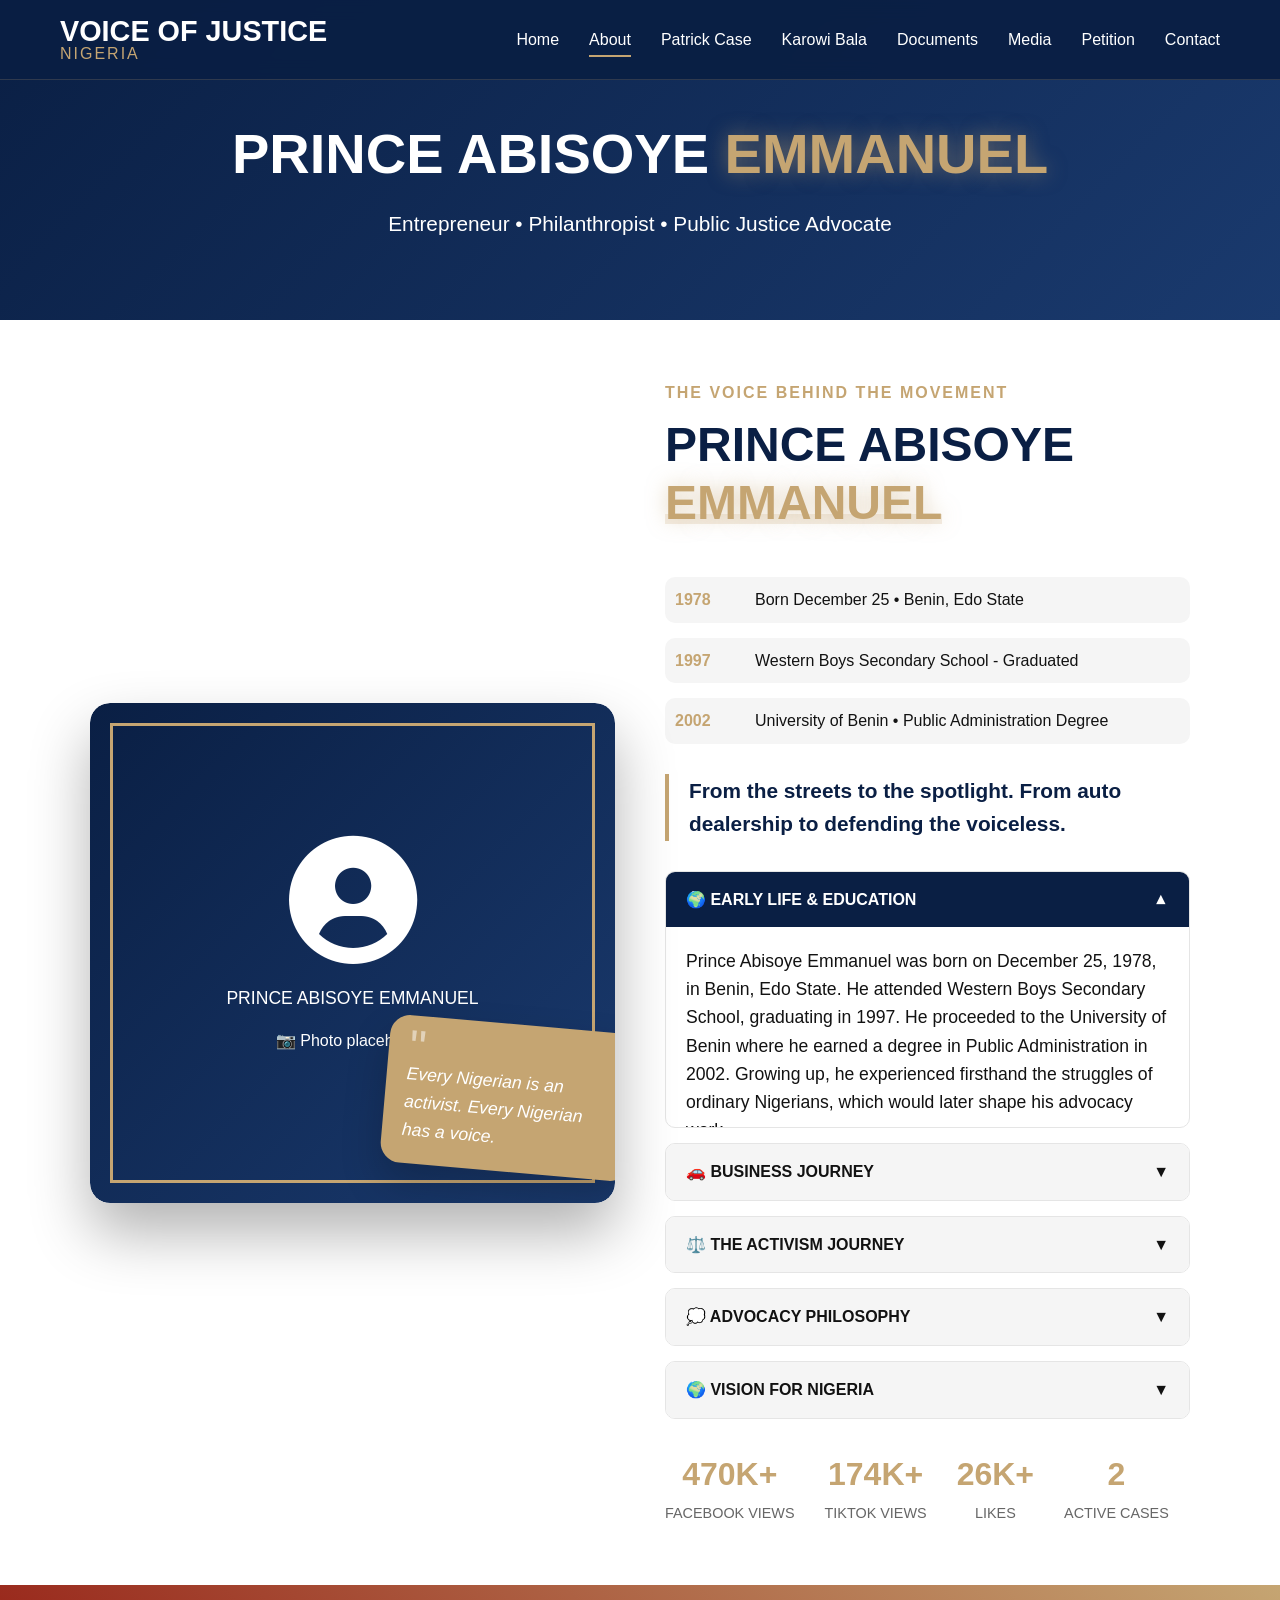
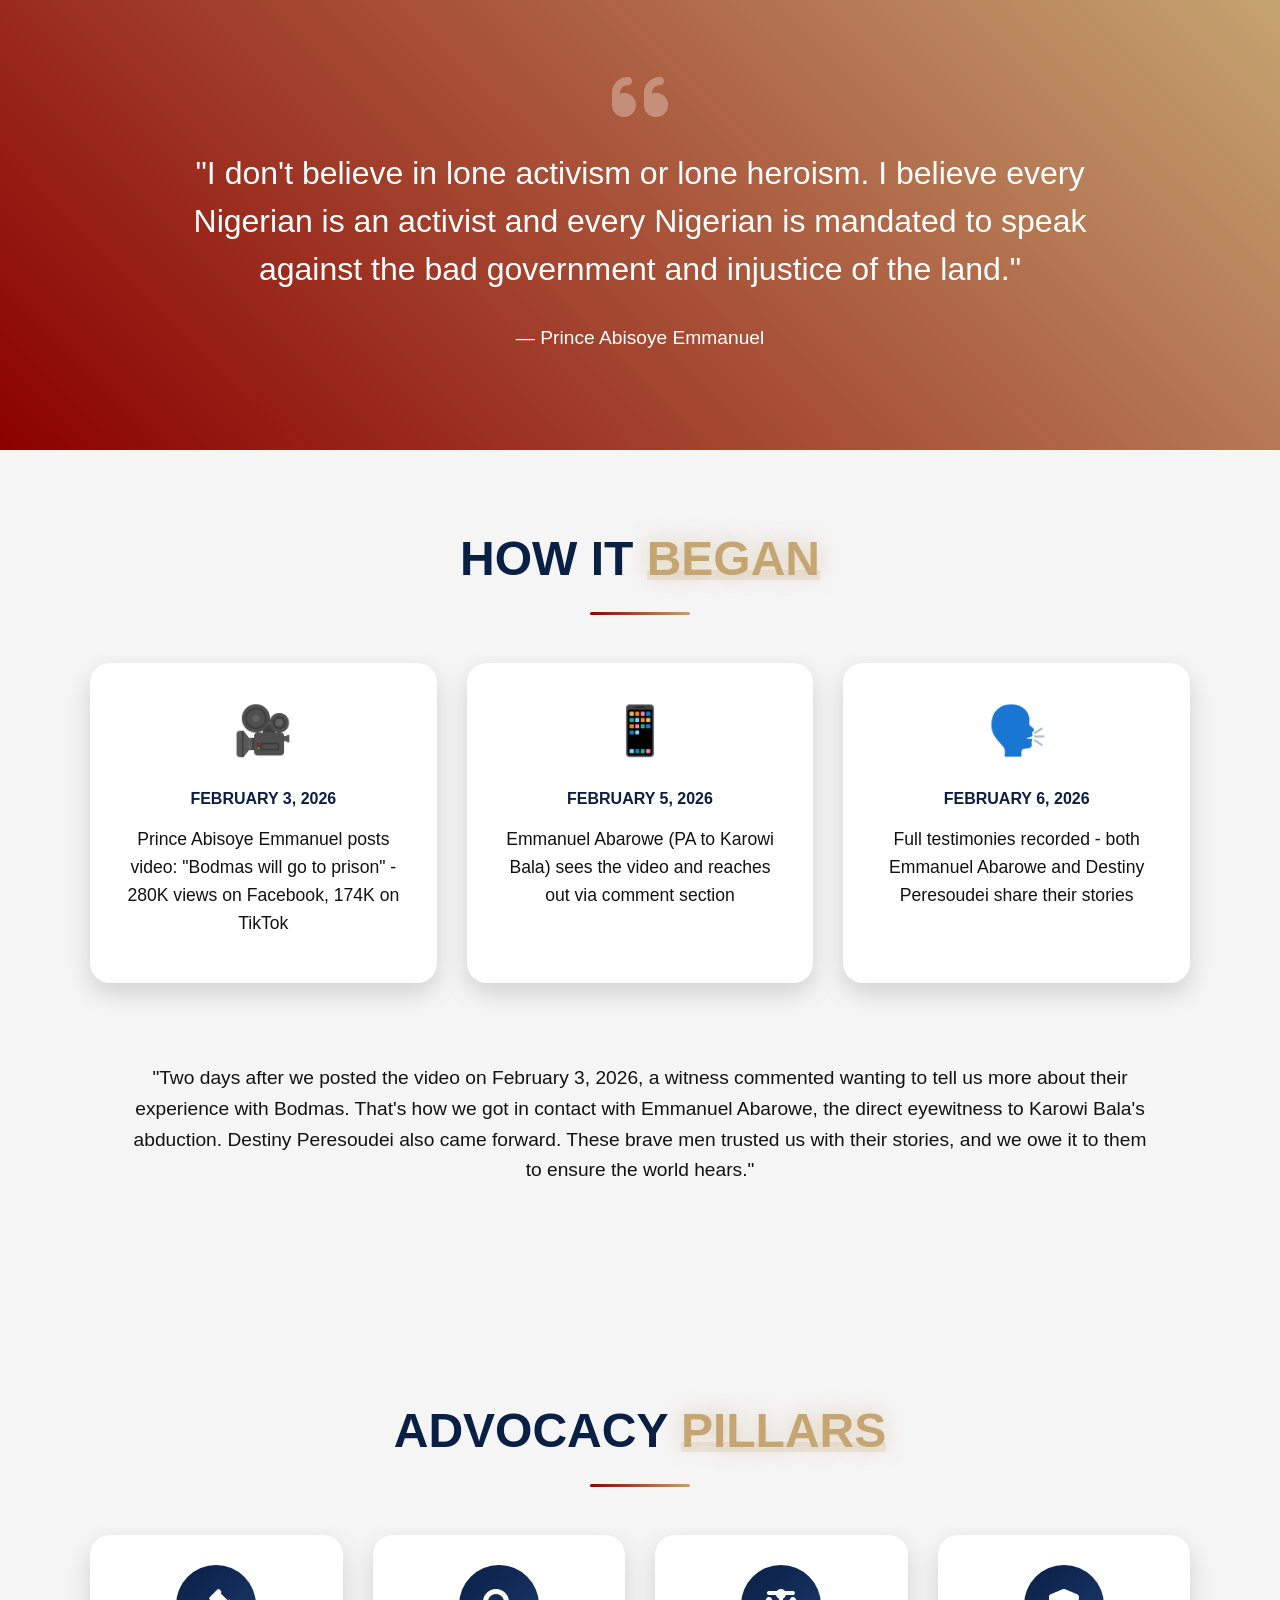
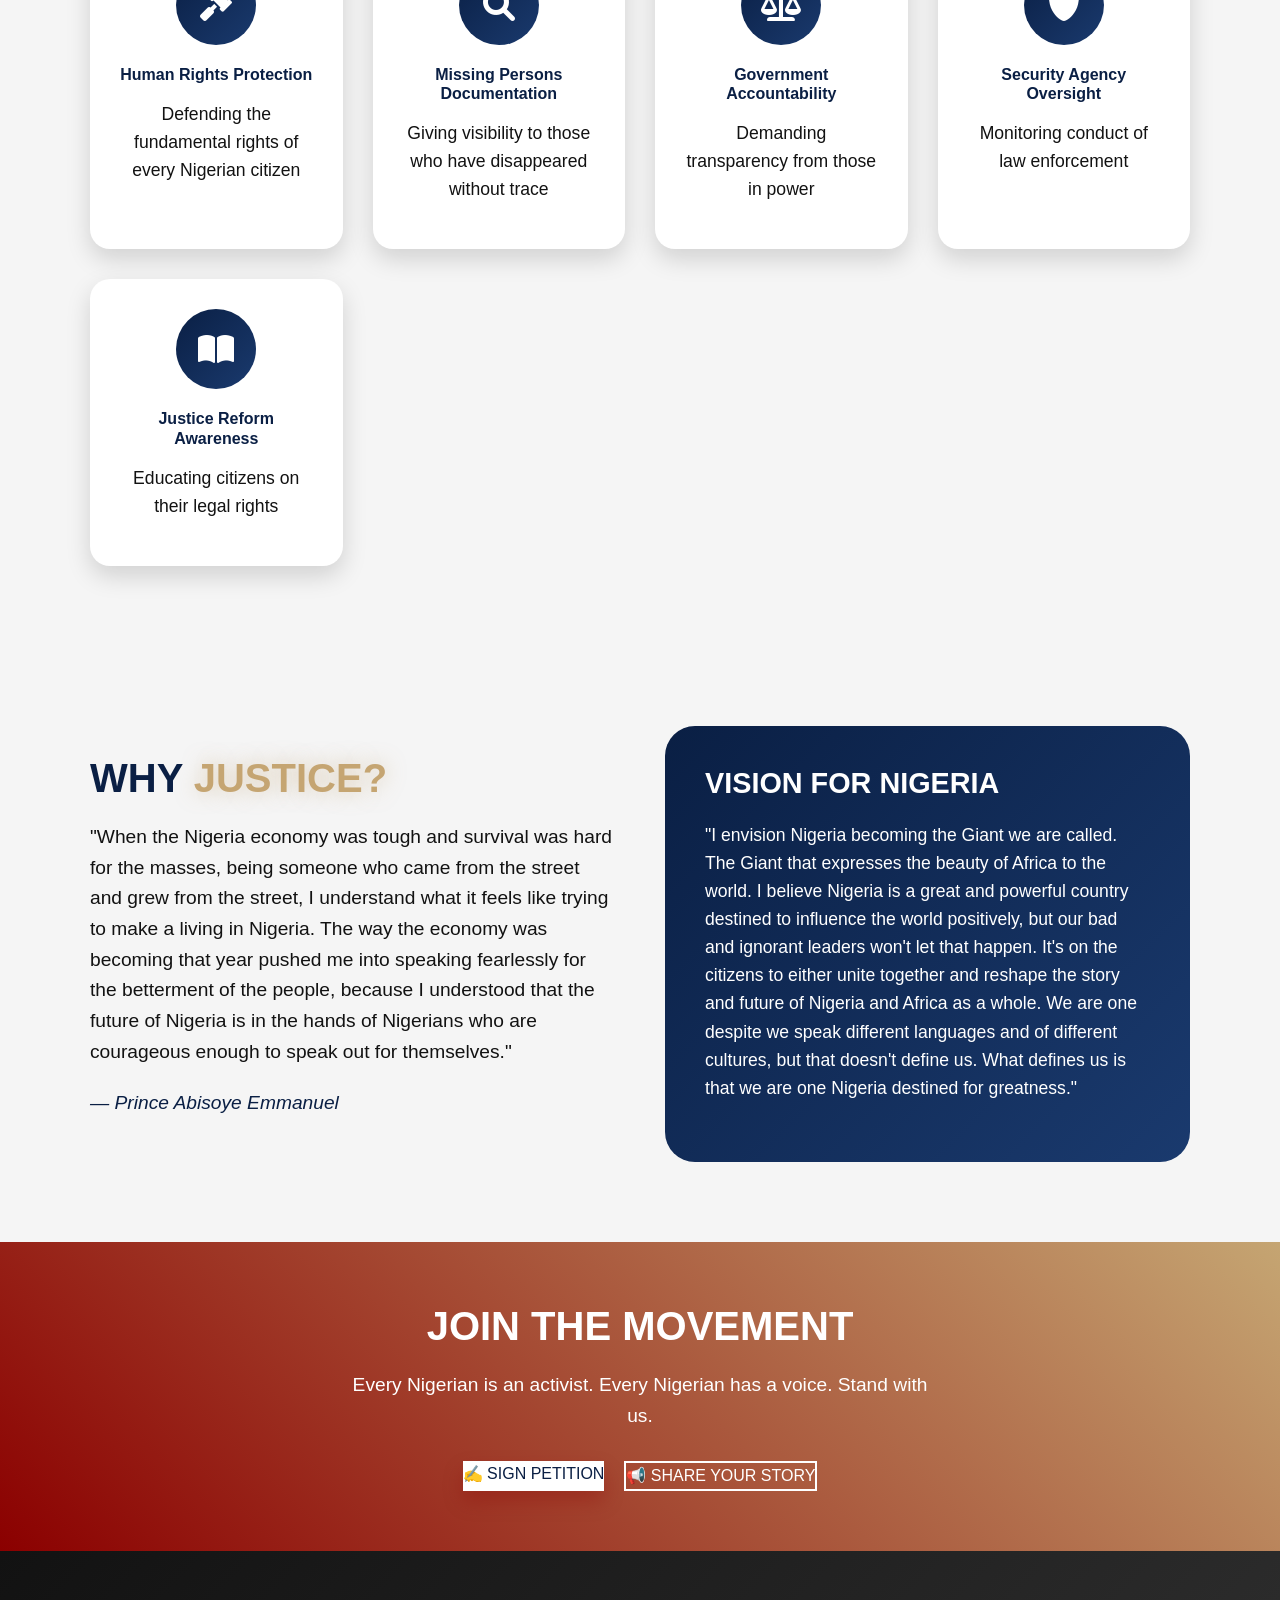
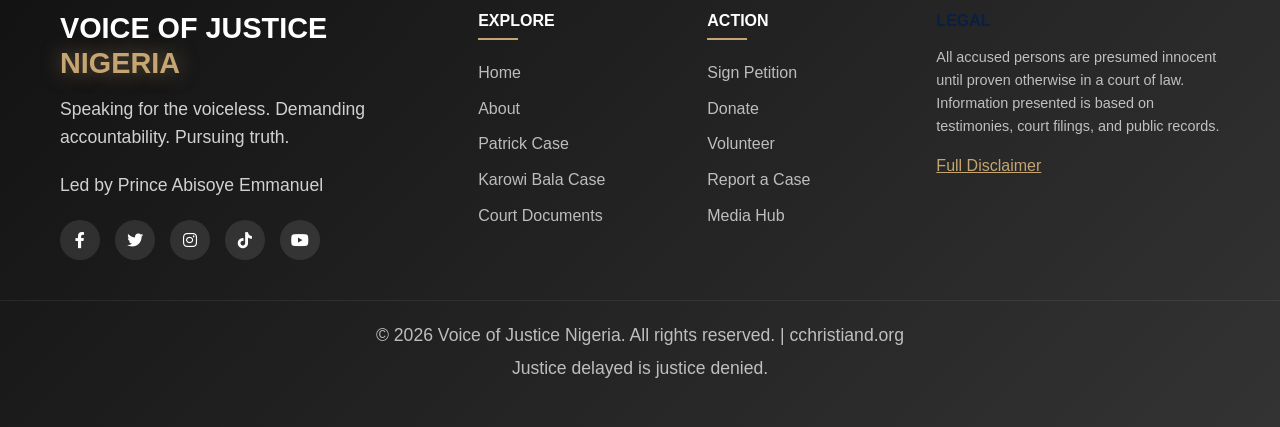
==== about.html @ 1fd87454 "Add about.html for Prince Abisoye Emmanuel" ====
<!DOCTYPE html>
<html lang="en">
<head>
    <meta charset="UTF-8">
    <meta name="viewport" content="width=device-width, initial-scale=1.0">
    <title>About Prince Abisoye Emmanuel - Voice of Justice Nigeria</title>
    
    <!-- CSS Files -->
    <link rel="stylesheet" href="assets/css/style.css">
    <link rel="stylesheet" href="assets/css/animations.css">
    <link rel="stylesheet" href="assets/css/responsive.css">
    
    <!-- Font Awesome -->
    <link rel="stylesheet" href="https://cdnjs.cloudflare.com/ajax/libs/font-awesome/6.0.0/css/all.min.css">
</head>
<body>

<!-- ===== HEADER ===== -->
<header>
    <div class="header-container">
        <div class="logo">
            <div class="logo-text">VOICE OF JUSTICE<br><span>NIGERIA</span></div>
        </div>
        
        <div class="menu-toggle"><i class="fas fa-bars"></i></div>
        
        <nav class="nav-menu">
            <a href="index.html">Home</a>
            <a href="about.html" class="active">About</a>
            <a href="patrick-case.html">Patrick Case</a>
            <a href="karowi-case.html">Karowi Bala</a>
            <a href="court-documents.html">Documents</a>
            <a href="media-hub.html">Media</a>
            <a href="petition.html">Petition</a>
            <a href="contact.html">Contact</a>
        </nav>
    </div>
</header>

<!-- ===== PAGE HEADER ===== -->
<section style="background: var(--gradient-primary); padding: 120px 0 60px; color: white; text-align: center;">
    <div class="container">
        <h1 style="color: white; font-size: 3.5rem;">PRINCE ABISOYE <span class="gold-text">EMMANUEL</span></h1>
        <p style="font-size: 1.3rem; max-width: 700px; margin: 20px auto;">Entrepreneur • Philanthropist • Public Justice Advocate</p>
    </div>
</section>

<!-- ===== ABOUT SECTION ===== -->
<section class="about-advocate" style="padding: 60px 0;">
    <div class="container">
        <div class="split-layout">
            <!-- LEFT SIDE - IMAGE -->
            <div class="image-side">
                <div class="image-container parallax">
                    <div style="width: 100%; height: 500px; background: linear-gradient(135deg, #0A1F44, #1A3A6E); display: flex; align-items: center; justify-content: center; color: white; font-size: 1.5rem; border-radius: 20px;">
                        <div style="text-align: center;">
                            <i class="fas fa-user-circle" style="font-size: 8rem; margin-bottom: 20px;"></i>
                            <p>PRINCE ABISOYE EMMANUEL</p>
                            <p style="font-size: 1rem;">📷 Photo placeholder</p>
                        </div>
                    </div>
                    <div class="image-frame"></div>
                    <div class="floating-quote">
                        <div class="quote-icon">"</div>
                        <p>Every Nigerian is an activist. Every Nigerian has a voice.</p>
                    </div>
                </div>
            </div>
            
            <!-- RIGHT SIDE - BIO CONTENT -->
            <div class="content-side">
                <div class="section-tag">THE VOICE BEHIND THE MOVEMENT</div>
                <h2>PRINCE ABISOYE <span class="gold-text">EMMANUEL</span></h2>
                
                <!-- BIO TIMELINE -->
                <div class="bio-timeline">
                    <div class="timeline-item">
                        <span class="year">1978</span>
                        <span class="desc">Born December 25 • Benin, Edo State</span>
                    </div>
                    <div class="timeline-item">
                        <span class="year">1997</span>
                        <span class="desc">Western Boys Secondary School - Graduated</span>
                    </div>
                    <div class="timeline-item">
                        <span class="year">2002</span>
                        <span class="desc">University of Benin • Public Administration Degree</span>
                    </div>
                </div>
                
                <p class="lead">From the streets to the spotlight. From auto dealership to defending the voiceless.</p>
                
                <!-- ACCORDION FOR BIOGRAPHY SECTIONS -->
                <div class="accordion">
                    <!-- EARLY LIFE -->
                    <div class="accordion-item active">
                        <div class="accordion-header">🌍 EARLY LIFE & EDUCATION</div>
                        <div class="accordion-content" style="max-height: 200px;">
                            <p>Prince Abisoye Emmanuel was born on December 25, 1978, in Benin, Edo State. He attended Western Boys Secondary School, graduating in 1997. He proceeded to the University of Benin where he earned a degree in Public Administration in 2002. Growing up, he experienced firsthand the struggles of ordinary Nigerians, which would later shape his advocacy work.</p>
                        </div>
                    </div>
                    
                    <!-- BUSINESS JOURNEY -->
                    <div class="accordion-item">
                        <div class="accordion-header">🚗 BUSINESS JOURNEY</div>
                        <div class="accordion-content">
                            <p>Starting from humble beginnings, Prince Abisoye Emmanuel built his life through the auto trade industry. He went on to establish multiple auto dealership companies, expanding into importation and exportation. Despite his business success, he never forgot his roots and has consistently used his resources to support community members through philanthropy.</p>
                        </div>
                    </div>
                    
                    <!-- ACTIVISM BORN -->
                    <div class="accordion-item">
                        <div class="accordion-header">⚖️ THE ACTIVISM JOURNEY</div>
                        <div class="accordion-content">
                            <p>Even before public recognition, Prince Abisoye Emmanuel was known for confronting unfair treatment within his environment. Using whatever influence he had, he intervened in disputes, helping victims seek justice. His activism became public in 2024 during Nigeria's intense economic hardship. Seeing the suffering of everyday Nigerians, he began speaking fearlessly against injustice, corruption, and systemic oppression.</p>
                            <p style="margin-top: 10px;">The turning point came when his advocacy videos went viral - one reaching 470,000 views on Facebook and 174,000 on TikTok. This platform gave voice to victims like Emmanuel Abarowe (PA to Karowi Bala) and Destiny Peresoudei (brother of Patrick), who came forward with their testimonies after seeing his work.</p>
                        </div>
                    </div>
                    
                    <!-- PHILOSOPHY -->
                    <div class="accordion-item">
                        <div class="accordion-header">💭 ADVOCACY PHILOSOPHY</div>
                        <div class="accordion-content">
                            <p>Prince Abisoye Emmanuel does not believe in lone heroism. His philosophy is simple but powerful:</p>
                            <p style="font-style: italic; font-weight: 600; color: var(--primary); margin: 10px 0;">"Every Nigerian is an activist. Every Nigerian has a voice."</p>
                            <p>His mission is to awaken civic courage among citizens and remind them that change is possible when people unite.</p>
                        </div>
                    </div>
                    
                    <!-- VISION FOR NIGERIA -->
                    <div class="accordion-item">
                        <div class="accordion-header">🌍 VISION FOR NIGERIA</div>
                        <div class="accordion-content">
                            <p>He envisions Nigeria becoming the true Giant of Africa - not just in name, but in justice, unity, and global influence. He believes Nigerians must unite beyond tribe and language to reshape the nation's future and restore its dignity before the world.</p>
                            <p style="margin-top: 10px;">"Nigeria is a great and powerful country destined to influence the world positively, but our bad and ignorant leaders won't let that happen. It's on the citizens to either unite together and reshape the story and future of Nigeria and Africa as a whole."</p>
                        </div>
                    </div>
                </div>
                
                <!-- SOCIAL PROOF STATS -->
                <div class="social-proof">
                    <div class="proof-item">
                        <span class="proof-number">470K+</span>
                        <span class="proof-label">FACEBOOK VIEWS</span>
                    </div>
                    <div class="proof-item">
                        <span class="proof-number">174K+</span>
                        <span class="proof-label">TIKTOK VIEWS</span>
                    </div>
                    <div class="proof-item">
                        <span class="proof-number">26K+</span>
                        <span class="proof-label">LIKES</span>
                    </div>
                    <div class="proof-item">
                        <span class="proof-number">2</span>
                        <span class="proof-label">ACTIVE CASES</span>
                    </div>
                </div>
            </div>
        </div>
    </div>
</section>

<!-- ===== HIS STATEMENT SECTION ===== -->
<section style="background: var(--gradient-secondary); padding: 80px 0; color: white;">
    <div class="container" style="text-align: center;">
        <i class="fas fa-quote-left" style="font-size: 4rem; opacity: 0.3; margin-bottom: 20px;"></i>
        <p style="font-size: 2rem; font-weight: 300; max-width: 900px; margin: 0 auto; line-height: 1.5;">"I don't believe in lone activism or lone heroism. I believe every Nigerian is an activist and every Nigerian is mandated to speak against the bad government and injustice of the land."</p>
        <p style="margin-top: 30px; font-size: 1.2rem;">— Prince Abisoye Emmanuel</p>
    </div>
</section>

<!-- ===== THE CONNECTION TO THE CASES ===== -->
<section style="padding: 80px 0;">
    <div class="container">
        <div class="section-header">
            <h2>HOW IT <span class="gold-text">BEGAN</span></h2>
            <div class="header-line"></div>
        </div>
        
        <div style="display: grid; grid-template-columns: repeat(3, 1fr); gap: 30px; margin-top: 40px;">
            <div style="background: white; padding: 30px; border-radius: 20px; box-shadow: var(--shadow-md); text-align: center;">
                <div style="font-size: 3rem; margin-bottom: 20px;">🎥</div>
                <h4>FEBRUARY 3, 2026</h4>
                <p>Prince Abisoye Emmanuel posts video: "Bodmas will go to prison" - 280K views on Facebook, 174K on TikTok</p>
            </div>
            
            <div style="background: white; padding: 30px; border-radius: 20px; box-shadow: var(--shadow-md); text-align: center;">
                <div style="font-size: 3rem; margin-bottom: 20px;">📱</div>
                <h4>FEBRUARY 5, 2026</h4>
                <p>Emmanuel Abarowe (PA to Karowi Bala) sees the video and reaches out via comment section</p>
            </div>
            
            <div style="background: white; padding: 30px; border-radius: 20px; box-shadow: var(--shadow-md); text-align: center;">
                <div style="font-size: 3rem; margin-bottom: 20px;">🗣️</div>
                <h4>FEBRUARY 6, 2026</h4>
                <p>Full testimonies recorded - both Emmanuel Abarowe and Destiny Peresoudei share their stories</p>
            </div>
        </div>
        
        <div style="background: var(--light); padding: 40px; border-radius: 20px; margin-top: 40px;">
            <p style="font-size: 1.2rem; text-align: center;">"Two days after we posted the video on February 3, 2026, a witness commented wanting to tell us more about their experience with Bodmas. That's how we got in contact with Emmanuel Abarowe, the direct eyewitness to Karowi Bala's abduction. Destiny Peresoudei also came forward. These brave men trusted us with their stories, and we owe it to them to ensure the world hears."</p>
        </div>
    </div>
</section>

<!-- ===== WHAT HE STANDS FOR ===== -->
<section style="background: var(--light); padding: 80px 0;">
    <div class="container">
        <div class="section-header">
            <h2>ADVOCACY <span class="gold-text">PILLARS</span></h2>
            <div class="header-line"></div>
        </div>
        
        <div style="display: grid; grid-template-columns: repeat(auto-fit, minmax(250px, 1fr)); gap: 30px; margin-top: 40px;">
            
            <div style="background: white; padding: 30px; border-radius: 20px; box-shadow: var(--shadow-md); text-align: center; transition: all 0.3s;">
                <div style="width: 80px; height: 80px; background: var(--gradient-primary); border-radius: 50%; display: flex; align-items: center; justify-content: center; margin: 0 auto 20px; color: white; font-size: 2rem;">
                    <i class="fas fa-gavel"></i>
                </div>
                <h4>Human Rights Protection</h4>
                <p>Defending the fundamental rights of every Nigerian citizen</p>
            </div>
            
            <div style="background: white; padding: 30px; border-radius: 20px; box-shadow: var(--shadow-md); text-align: center;">
                <div style="width: 80px; height: 80px; background: var(--gradient-primary); border-radius: 50%; display: flex; align-items: center; justify-content: center; margin: 0 auto 20px; color: white; font-size: 2rem;">
                    <i class="fas fa-search"></i>
                </div>
                <h4>Missing Persons Documentation</h4>
                <p>Giving visibility to those who have disappeared without trace</p>
            </div>
            
            <div style="background: white; padding: 30px; border-radius: 20px; box-shadow: var(--shadow-md); text-align: center;">
                <div style="width: 80px; height: 80px; background: var(--gradient-primary); border-radius: 50%; display: flex; align-items: center; justify-content: center; margin: 0 auto 20px; color: white; font-size: 2rem;">
                    <i class="fas fa-balance-scale"></i>
                </div>
                <h4>Government Accountability</h4>
                <p>Demanding transparency from those in power</p>
            </div>
            
            <div style="background: white; padding: 30px; border-radius: 20px; box-shadow: var(--shadow-md); text-align: center;">
                <div style="width: 80px; height: 80px; background: var(--gradient-primary); border-radius: 50%; display: flex; align-items: center; justify-content: center; margin: 0 auto 20px; color: white; font-size: 2rem;">
                    <i class="fas fa-shield-alt"></i>
                </div>
                <h4>Security Agency Oversight</h4>
                <p>Monitoring conduct of law enforcement</p>
            </div>
            
            <div style="background: white; padding: 30px; border-radius: 20px; box-shadow: var(--shadow-md); text-align: center;">
                <div style="width: 80px; height: 80px; background: var(--gradient-primary); border-radius: 50%; display: flex; align-items: center; justify-content: center; margin: 0 auto 20px; color: white; font-size: 2rem;">
                    <i class="fas fa-book-open"></i>
                </div>
                <h4>Justice Reform Awareness</h4>
                <p>Educating citizens on their legal rights</p>
            </div>
        </div>
    </div>
</section>

<!-- ===== WHY HE DOES IT ===== -->
<section style="padding: 80px 0;">
    <div class="container">
        <div class="row" style="display: flex; align-items: center; gap: 50px; flex-wrap: wrap;">
            <div style="flex: 1; min-width: 300px;">
                <h3 style="font-size: 2.5rem; margin-bottom: 20px;">WHY <span class="gold-text">JUSTICE?</span></h3>
                <p style="font-size: 1.2rem; margin-bottom: 20px;">"When the Nigeria economy was tough and survival was hard for the masses, being someone who came from the street and grew from the street, I understand what it feels like trying to make a living in Nigeria. The way the economy was becoming that year pushed me into speaking fearlessly for the betterment of the people, because I understood that the future of Nigeria is in the hands of Nigerians who are courageous enough to speak out for themselves."</p>
                <p style="font-size: 1.2rem; font-style: italic; color: var(--primary);">— Prince Abisoye Emmanuel</p>
            </div>
            
            <div style="flex: 1; min-width: 300px;">
                <div style="background: var(--gradient-primary); padding: 40px; border-radius: 30px; color: white;">
                    <h4 style="color: white; font-size: 1.8rem; margin-bottom: 20px;">VISION FOR NIGERIA</h4>
                    <p style="margin-bottom: 20px;">"I envision Nigeria becoming the Giant we are called. The Giant that expresses the beauty of Africa to the world. I believe Nigeria is a great and powerful country destined to influence the world positively, but our bad and ignorant leaders won't let that happen. It's on the citizens to either unite together and reshape the story and future of Nigeria and Africa as a whole. We are one despite we speak different languages and of different cultures, but that doesn't define us. What defines us is that we are one Nigeria destined for greatness."</p>
                </div>
            </div>
        </div>
    </div>
</section>

<!-- ===== CALL TO ACTION ===== -->
<section style="background: var(--gradient-secondary); padding: 60px 0; color: white; text-align: center;">
    <div class="container">
        <h3 style="color: white; font-size: 2.5rem; margin-bottom: 20px;">JOIN THE MOVEMENT</h3>
        <p style="font-size: 1.2rem; max-width: 600px; margin: 0 auto 30px;">Every Nigerian is an activist. Every Nigerian has a voice. Stand with us.</p>
        
        <div style="display: flex; gap: 20px; justify-content: center; flex-wrap: wrap;">
            <a href="petition.html" class="btn-primary" style="background: white; color: var(--primary);">✍️ SIGN PETITION</a>
            <a href="contact.html" class="btn-secondary" style="border-color: white; color: white;">📢 SHARE YOUR STORY</a>
        </div>
    </div>
</section>

<!-- ===== FOOTER ===== -->
<footer class="premium-footer">
    <div class="footer-grid">
        <div class="footer-about">
            <h3>VOICE OF JUSTICE <span class="gold-text">NIGERIA</span></h3>
            <p>Speaking for the voiceless. Demanding accountability. Pursuing truth.</p>
            <p>Led by Prince Abisoye Emmanuel</p>
            <div class="social-links">
                <a href="#"><i class="fab fa-facebook-f"></i></a>
                <a href="#"><i class="fab fa-twitter"></i></a>
                <a href="#"><i class="fab fa-instagram"></i></a>
                <a href="#"><i class="fab fa-tiktok"></i></a>
                <a href="#"><i class="fab fa-youtube"></i></a>
            </div>
        </div>
        
        <div class="footer-links">
            <h4>EXPLORE</h4>
            <ul>
                <li><a href="index.html">Home</a></li>
                <li><a href="about.html">About</a></li>
                <li><a href="patrick-case.html">Patrick Case</a></li>
                <li><a href="karowi-case.html">Karowi Bala Case</a></li>
                <li><a href="court-documents.html">Court Documents</a></li>
            </ul>
        </div>
        
        <div class="footer-links">
            <h4>ACTION</h4>
            <ul>
                <li><a href="petition.html">Sign Petition</a></li>
                <li><a href="donate.html">Donate</a></li>
                <li><a href="volunteer.html">Volunteer</a></li>
                <li><a href="contact.html">Report a Case</a></li>
                <li><a href="media-hub.html">Media Hub</a></li>
            </ul>
        </div>
        
        <div class="footer-legal">
            <h4>LEGAL</h4>
            <p>All accused persons are presumed innocent until proven otherwise in a court of law. Information presented is based on testimonies, court filings, and public records.</p>
            <a href="legal-disclaimer.html">Full Disclaimer</a>
        </div>
    </div>
    
    <div class="footer-bottom">
        <p>© 2026 Voice of Justice Nigeria. All rights reserved. | cchristiand.org</p>
        <p>Justice delayed is justice denied.</p>
    </div>
</footer>

<!-- ===== JAVASCRIPT ===== -->
<script>
    // Mobile menu toggle
    document.querySelector('.menu-toggle').addEventListener('click', function() {
        document.querySelector('.nav-menu').classList.toggle('active');
    });

    // Header scroll effect
    window.addEventListener('scroll', function() {
        const header = document.querySelector('header');
        if (window.scrollY > 50) {
            header.classList.add('scrolled');
        } else {
            header.classList.remove('scrolled');
        }
    });

    // Accordion functionality
    const accordionItems = document.querySelectorAll('.accordion-item');
    
    accordionItems.forEach(item => {
        const header = item.querySelector('.accordion-header');
        
        header.addEventListener('click', () => {
            const isActive = item.classList.contains('active');
            
            // Close all accordions
            accordionItems.forEach(accItem => {
                accItem.classList.remove('active');
                accItem.querySelector('.accordion-content').style.maxHeight = '0';
            });
            
            // Open clicked accordion if it wasn't active
            if (!isActive) {
                item.classList.add('active');
                const content = item.querySelector('.accordion-content');
                content.style.maxHeight = content.scrollHeight + 'px';
            }
        });
    });
</script>

</body>
</html>
---- assets/css/style.css ----
/* ============================================
   VOICE OF JUSTICE NIGERIA - MAIN STYLESHEET
   Professional • Impactful • Visually Stunning
   ============================================ */

/* ----- CSS RESET ----- */
* {
  margin: 0;
  padding: 0;
  box-sizing: border-box;
}

/* ----- CUSTOM PROPERTIES (COLORS) ----- */
:root {
  --primary: #0A1F44;        /* Deep Navy - Authority */
  --primary-dark: #051230;    /* Darker Navy */
  --primary-light: #1A3A6E;   /* Lighter Navy */
  --secondary: #C5A572;       /* Gold - Justice */
  --secondary-light: #D4B78C; /* Light Gold */
  --secondary-dark: #A78A5A;  /* Dark Gold */
  --accent: #8B0000;          /* Blood Red - Urgency */
  --accent-light: #B22222;    /* Lighter Red */
  --accent-dark: #660000;      /* Dark Red */
  --light: #F5F5F5;           /* Off-White - Clarity */
  --light-gray: #E5E5E5;       /* Light Gray */
  --dark: #121212;            /* Almost Black - Power */
  --dark-gray: #333333;        /* Dark Gray */
  --gray: #666666;             /* Medium Gray */
  --white: #FFFFFF;            /* White */
  --black: #000000;            /* Black */
  --overlay-dark: rgba(10, 31, 68, 0.9);
  --overlay-light: rgba(0, 0, 0, 0.6);
  --gradient-primary: linear-gradient(135deg, #0A1F44 0%, #1A3A6E 100%);
  --gradient-secondary: linear-gradient(45deg, #8B0000 0%, #C5A572 100%);
  --gradient-gold: linear-gradient(135deg, #C5A572 0%, #D4B78C 100%);
  --gradient-dark: linear-gradient(135deg, #121212 0%, #333333 100%);
  --shadow-sm: 0 5px 15px rgba(0, 0, 0, 0.1);
  --shadow-md: 0 10px 25px rgba(0, 0, 0, 0.15);
  --shadow-lg: 0 20px 40px rgba(0, 0, 0, 0.2);
  --shadow-xl: 0 30px 60px rgba(0, 0, 0, 0.3);
  --glow-gold: 0 0 20px rgba(197, 165, 114, 0.3);
  --glow-red: 0 0 20px rgba(139, 0, 0, 0.3);
  --border-radius-sm: 5px;
  --border-radius-md: 10px;
  --border-radius-lg: 20px;
  --border-radius-xl: 30px;
  --border-radius-full: 50px;
  --font-primary: 'Poppins', sans-serif;
  --font-secondary: 'Montserrat', sans-serif;
  --transition-fast: 0.3s ease;
  --transition-medium: 0.5s ease;
  --transition-slow: 0.8s ease;
  --container-width: 1200px;
  --header-height: 80px;
}

/* ----- TYPOGRAPHY ----- */
@import url('https://fonts.googleapis.com/css2?family=Poppins:wght@300;400;500;600;700;800;900&family=Montserrat:wght@300;400;500;600;700;800&display=swap');

body {
  font-family: var(--font-primary);
  color: var(--dark);
  line-height: 1.6;
  overflow-x: hidden;
  background-color: var(--light);
}

h1, h2, h3, h4, h5, h6 {
  font-weight: 700;
  line-height: 1.2;
  margin-bottom: 1rem;
  color: var(--primary);
}

h1 {
  font-size: 4rem;
  font-weight: 900;
  text-transform: uppercase;
}

h2 {
  font-size: 3rem;
  font-weight: 800;
  position: relative;
  display: inline-block;
}

h2 .gold-text {
  color: var(--secondary);
  position: relative;
  z-index: 1;
}

h2 .gold-text::after {
  content: '';
  position: absolute;
  bottom: 5px;
  left: 0;
  width: 100%;
  height: 10px;
  background: rgba(197, 165, 114, 0.2);
  z-index: -1;
}

h3 {
  font-size: 2rem;
  font-weight: 700;
}

p {
  margin-bottom: 1rem;
  font-size: 1.1rem;
}

a {
  text-decoration: none;
  color: inherit;
  transition: var(--transition-fast);
}

/* ----- UTILITY CLASSES ----- */
.container {
  max-width: var(--container-width);
  margin: 0 auto;
  padding: 0 20px;
}

.section-header {
  text-align: center;
  margin-bottom: 3rem;
}

.section-header h2 {
  font-size: 3rem;
  margin-bottom: 0.5rem;
}

.section-header .header-line {
  width: 100px;
  height: 3px;
  background: var(--gradient-secondary);
  margin: 1rem auto;
  border-radius: var(--border-radius-full);
}

.section-header p {
  font-size: 1.2rem;
  color: var(--gray);
}

.text-gold {
  color: var(--secondary);
}

.text-accent {
  color: var(--accent);
}

.text-light {
  color: var(--light);
}

.text-dark {
  color: var(--dark);
}

.bg-primary {
  background: var(--gradient-primary);
  color: var(--white);
}

.bg-secondary {
  background: var(--gradient-secondary);
  color: var(--white);
}

.bg-dark {
  background: var(--gradient-dark);
  color: var(--white);
}

.btn {
  display: inline-block;
  padding: 12px 30px;
  border-radius: var(--border-radius-full);
  font-weight: 600;
  text-transform: uppercase;
  letter-spacing: 1px;
  transition: var(--transition-fast);
  cursor: pointer;
  border: none;
  font-size: 0.9rem;
}

.btn-primary {
  background: var(--gradient-secondary);
  color: var(--white);
  box-shadow: 0 10px 20px rgba(139, 0, 0, 0.3);
}

.btn-primary:hover {
  transform: translateY(-3px);
  box-shadow: 0 15px 30px rgba(139, 0, 0, 0.4);
}

.btn-secondary {
  background: transparent;
  color: var(--white);
  border: 2px solid var(--secondary);
}

.btn-secondary:hover {
  background: var(--secondary);
  color: var(--primary);
  transform: translateY(-3px);
}

.btn-outline {
  background: transparent;
  color: var(--primary);
  border: 2px solid var(--primary);
}

.btn-outline:hover {
  background: var(--primary);
  color: var(--white);
}

.btn-block {
  display: block;
  width: 100%;
}

/* ----- ANIMATIONS (imported from animations.css) ----- */
@keyframes float {
  0%, 100% { transform: translateY(0); }
  50% { transform: translateY(-10px); }
}

@keyframes pulse {
  0% { opacity: 1; transform: scale(1); }
  50% { opacity: 0.5; transform: scale(1.5); }
  100% { opacity: 1; transform: scale(1); }
}

@keyframes glitch {
  0% { text-shadow: 0.05em 0 0 rgba(255,0,0,0.75), -0.05em -0.025em 0 rgba(0,255,0,0.75), 0.025em 0.05em 0 rgba(0,0,255,0.75); }
  14% { text-shadow: 0.05em 0 0 rgba(255,0,0,0.75), -0.05em -0.025em 0 rgba(0,255,0,0.75), 0.025em 0.05em 0 rgba(0,0,255,0.75); }
  15% { text-shadow: -0.05em -0.025em 0 rgba(255,0,0,0.75), 0.025em 0.025em 0 rgba(0,255,0,0.75), -0.05em -0.05em 0 rgba(0,0,255,0.75); }
  49% { text-shadow: -0.05em -0.025em 0 rgba(255,0,0,0.75), 0.025em 0.025em 0 rgba(0,255,0,0.75), -0.05em -0.05em 0 rgba(0,0,255,0.75); }
  50% { text-shadow: 0.025em 0.05em 0 rgba(255,0,0,0.75), 0.05em 0 0 rgba(0,255,0,0.75), 0 -0.05em 0 rgba(0,0,255,0.75); }
  99% { text-shadow: 0.025em 0.05em 0 rgba(255,0,0,0.75), 0.05em 0 0 rgba(0,255,0,0.75), 0 -0.05em 0 rgba(0,0,255,0.75); }
  100% { text-shadow: -0.025em 0 0 rgba(255,0,0,0.75), -0.025em -0.025em 0 rgba(0,255,0,0.75), -0.025em -0.05em 0 rgba(0,0,255,0.75); }
}

@keyframes slideInLeft {
  from { transform: translateX(-100px); opacity: 0; }
  to { transform: translateX(0); opacity: 1; }
}

@keyframes slideInRight {
  from { transform: translateX(100px); opacity: 0; }
  to { transform: translateX(0); opacity: 1; }
}

@keyframes fadeInUp {
  from { transform: translateY(50px); opacity: 0; }
  to { transform: translateY(0); opacity: 1; }
}

/* ----- HEADER & NAVIGATION ----- */
header {
  position: fixed;
  top: 0;
  left: 0;
  width: 100%;
  z-index: 1000;
  background: rgba(10, 31, 68, 0.95);
  backdrop-filter: blur(10px);
  transition: var(--transition-fast);
  height: var(--header-height);
  border-bottom: 1px solid rgba(197, 165, 114, 0.2);
}

header.scrolled {
  background: var(--primary);
  box-shadow: var(--shadow-lg);
}

.header-container {
  max-width: var(--container-width);
  margin: 0 auto;
  padding: 0 20px;
  height: 100%;
  display: flex;
  justify-content: space-between;
  align-items: center;
}

.logo {
  display: flex;
  align-items: center;
}

.logo-text {
  font-size: 1.8rem;
  font-weight: 900;
  color: var(--white);
  line-height: 1;
}

.logo-text span {
  color: var(--secondary);
  display: block;
  font-size: 1rem;
  font-weight: 400;
  letter-spacing: 2px;
}

.logo-alt {
  font-size: 2.2rem;
  font-weight: 900;
  color: var(--white);
}

.logo-alt span {
  color: var(--secondary);
}

.nav-menu {
  display: flex;
  align-items: center;
  gap: 30px;
}

.nav-menu a {
  color: var(--white);
  font-weight: 500;
  position: relative;
  padding: 5px 0;
}

.nav-menu a::after {
  content: '';
  position: absolute;
  bottom: 0;
  left: 0;
  width: 0;
  height: 2px;
  background: var(--secondary);
  transition: var(--transition-fast);
}

.nav-menu a:hover::after,
.nav-menu a.active::after {
  width: 100%;
}

.menu-toggle {
  display: none;
  font-size: 1.5rem;
  color: var(--white);
  cursor: pointer;
}

/* ----- HERO SECTION ----- */
.hero {
  height: 100vh;
  position: relative;
  overflow: hidden;
  display: flex;
  align-items: center;
  justify-content: center;
  color: var(--white);
}

.hero-video-bg {
  position: absolute;
  top: 0;
  left: 0;
  width: 100%;
  height: 100%;
  z-index: -1;
}

.hero-video-bg video {
  width: 100%;
  height: 100%;
  object-fit: cover;
  filter: brightness(0.4) contrast(1.2);
}

.hero-video-bg .overlay {
  position: absolute;
  top: 0;
  left: 0;
  width: 100%;
  height: 100%;
  background: linear-gradient(45deg, rgba(10, 31, 68, 0.9) 0%, rgba(0, 0, 0, 0.7) 100%);
}

.hero-content {
  text-align: center;
  z-index: 2;
  padding: 0 20px;
  max-width: 900px;
}

.floating-badge {
  background: var(--gradient-secondary);
  padding: 12px 24px;
  border-radius: var(--border-radius-full);
  display: inline-block;
  font-weight: bold;
  letter-spacing: 1px;
  animation: float 3s ease-in-out infinite;
  box-shadow: var(--glow-gold);
  margin-bottom: 30px;
}

.pulse {
  display: inline-block;
  width: 10px;
  height: 10px;
  background: #ff0000;
  border-radius: 50%;
  margin-right: 10px;
  animation: pulse 1.5s infinite;
}

.glitch {
  font-size: 4.5rem;
  font-weight: 900;
  text-transform: uppercase;
  position: relative;
  animation: glitch 500ms infinite;
  margin-bottom: 20px;
}

.gold-text {
  color: var(--secondary);
  text-shadow: 0 0 20px rgba(197, 165, 114, 0.5);
}

.hero-subtitle {
  font-size: 1.5rem;
  margin-bottom: 40px;
  opacity: 0.9;
}

.hero-stats {
  display: flex;
  gap: 50px;
  justify-content: center;
  margin: 40px 0;
}

.stat-number {
  font-size: 2.5rem;
  font-weight: 800;
  color: var(--secondary);
  display: block;
  line-height: 1;
}

.stat-label {
  font-size: 1rem;
  text-transform: uppercase;
  letter-spacing: 1px;
  opacity: 0.8;
}

.hero-cta {
  display: flex;
  gap: 20px;
  justify-content: center;
  margin: 40px 0;
}

.scroll-indicator {
  position: absolute;
  bottom: 30px;
  left: 50%;
  transform: translateX(-50%);
  text-align: center;
}

.scroll-indicator span {
  display: block;
  margin-bottom: 10px;
  font-size: 0.9rem;
  text-transform: uppercase;
  letter-spacing: 2px;
}

.mouse {
  width: 30px;
  height: 50px;
  border: 2px solid var(--white);
  border-radius: 20px;
  position: relative;
  margin: 0 auto;
}

.mouse::before {
  content: '';
  position: absolute;
  top: 10px;
  left: 50%;
  transform: translateX(-50%);
  width: 4px;
  height: 10px;
  background: var(--white);
  border-radius: 2px;
  animation: scroll 2s infinite;
}

@keyframes scroll {
  0% { opacity: 1; transform: translateX(-50%) translateY(0); }
  100% { opacity: 0; transform: translateX(-50%) translateY(20px); }
}

/* ----- FEATURED CASES CAROUSEL ----- */
.featured-cases {
  padding: 100px 0;
  background: var(--light);
}

.cases-3d-carousel {
  position: relative;
  height: 600px;
  perspective: 1000px;
  margin: 40px 0;
}

.carousel-container {
  position: relative;
  width: 100%;
  height: 100%;
  transform-style: preserve-3d;
  transition: transform var(--transition-medium);
}

.carousel-card {
  position: absolute;
  width: 350px;
  height: 500px;
  left: 50%;
  top: 50%;
  margin-left: -175px;
  margin-top: -250px;
  background: var(--white);
  border-radius: var(--border-radius-lg);
  overflow: hidden;
  box-shadow: var(--shadow-xl);
  transition: all var(--transition-medium);
  cursor: pointer;
  transform-style: preserve-3d;
  backface-visibility: visible;
}

.carousel-card[data-position="0"] {
  transform: translate3d(0, 0, 0) scale(1);
  z-index: 5;
  opacity: 1;
}

.carousel-card[data-position="1"] {
  transform: translate3d(400px, 0, -200px) scale(0.9);
  z-index: 4;
  opacity: 0.8;
}

.carousel-card[data-position="2"] {
  transform: translate3d(-400px, 0, -200px) scale(0.9);
  z-index: 4;
  opacity: 0.8;
}

.carousel-card[data-position="3"] {
  transform: translate3d(600px, 0, -400px) scale(0.8);
  z-index: 3;
  opacity: 0.6;
}

.carousel-card[data-position="4"] {
  transform: translate3d(-600px, 0, -400px) scale(0.8);
  z-index: 3;
  opacity: 0.6;
}

.carousel-card[data-position="hidden"] {
  transform: translate3d(0, 0, -1000px) scale(0.5);
  opacity: 0;
  pointer-events: none;
}

.card-glow {
  position: absolute;
  top: 0;
  left: 0;
  width: 100%;
  height: 100%;
  background: radial-gradient(circle at 50% 50%, rgba(197, 165, 114, 0.2), transparent 70%);
  opacity: 0;
  transition: var(--transition-fast);
  pointer-events: none;
}

.carousel-card:hover .card-glow {
  opacity: 1;
}

.case-ribbon {
  position: absolute;
  top: 20px;
  right: -30px;
  background: var(--accent);
  color: var(--white);
  padding: 8px 40px;
  transform: rotate(45deg);
  font-weight: 700;
  font-size: 0.8rem;
  text-transform: uppercase;
  letter-spacing: 2px;
  z-index: 10;
  box-shadow: var(--shadow-md);
}

.case-ribbon.missing {
  background: var(--primary);
}

.case-image {
  width: 100%;
  height: 200px;
  background-size: cover;
  background-position: center;
  position: relative;
}

.case-overlay {
  position: absolute;
  top: 0;
  left: 0;
  width: 100%;
  height: 100%;
  background: linear-gradient(to bottom, transparent 50%, rgba(0,0,0,0.8) 100%);
}

.case-content {
  padding: 25px;
}

.case-date {
  font-size: 0.8rem;
  color: var(--secondary);
  text-transform: uppercase;
  letter-spacing: 1px;
  font-weight: 600;
}

.case-content h3 {
  font-size: 1.5rem;
  margin: 10px 0 5px;
}

.case-age {
  color: var(--gray);
  font-size: 0.9rem;
  margin-bottom: 15px;
}

.case-status {
  display: inline-block;
  padding: 5px 15px;
  border-radius: var(--border-radius-full);
  font-weight: 600;
  font-size: 0.8rem;
  margin-bottom: 15px;
}

.case-status.wanted {
  background: var(--accent);
  color: var(--white);
}

.case-status.missing {
  background: var(--primary);
  color: var(--white);
}

.status-dot {
  display: inline-block;
  width: 8px;
  height: 8px;
  background: #ff0000;
  border-radius: 50%;
  margin-right: 5px;
  animation: pulse 1.5s infinite;
}

.case-desc {
  font-size: 0.9rem;
  margin-bottom: 15px;
  color: var(--gray);
}

.case-progress {
  margin: 20px 0;
}

.progress-bar {
  height: 5px;
  background: var(--gradient-secondary);
  border-radius: var(--border-radius-full);
  margin-bottom: 5px;
}

.case-link {
  color: var(--primary);
  font-weight: 600;
  font-size: 0.9rem;
  text-transform: uppercase;
  letter-spacing: 1px;
}

.case-link:hover {
  color: var(--secondary);
}

.carousel-controls {
  position: absolute;
  bottom: 0;
  left: 50%;
  transform: translateX(-50%);
  display: flex;
  gap: 20px;
  z-index: 10;
}

.carousel-controls button {
  width: 50px;
  height: 50px;
  border-radius: 50%;
  background: var(--white);
  border: none;
  box-shadow: var(--shadow-md);
  cursor: pointer;
  transition: var(--transition-fast);
  font-size: 1.2rem;
}

.carousel-controls button:hover {
  background: var(--secondary);
  color: var(--white);
}

/* ----- ABOUT ADVOCATE SECTION ----- */
.about-advocate {
  padding: 100px 0;
  background: var(--white);
}

.split-layout {
  display: grid;
  grid-template-columns: 1fr 1fr;
  gap: 50px;
  align-items: center;
}

.image-container {
  position: relative;
  border-radius: var(--border-radius-lg);
  overflow: hidden;
  box-shadow: var(--shadow-xl);
  transform-style: preserve-3d;
}

.portrait {
  width: 100%;
  height: auto;
  display: block;
  transition: transform var(--transition-slow);
}

.image-container:hover .portrait {
  transform: scale(1.05);
}

.image-frame {
  position: absolute;
  top: 20px;
  left: 20px;
  right: 20px;
  bottom: 20px;
  border: 3px solid var(--secondary);
  pointer-events: none;
  transition: var(--transition-fast);
}

.image-container:hover .image-frame {
  top: 10px;
  left: 10px;
  right: 10px;
  bottom: 10px;
}

.floating-quote {
  position: absolute;
  bottom: 30px;
  right: -20px;
  background: var(--secondary);
  color: var(--white);
  padding: 20px;
  border-radius: var(--border-radius-lg);
  max-width: 250px;
  box-shadow: var(--shadow-lg);
  transform: rotate(5deg);
  transition: var(--transition-fast);
}

.floating-quote:hover {
  transform: rotate(0deg) translateY(-5px);
}

.floating-quote .quote-icon {
  font-size: 3rem;
  line-height: 0.5;
  opacity: 0.5;
}

.floating-quote p {
  margin: 0;
  font-style: italic;
}

.section-tag {
  color: var(--secondary);
  text-transform: uppercase;
  letter-spacing: 2px;
  font-weight: 600;
  margin-bottom: 10px;
}

.bio-timeline {
  margin: 30px 0;
}

.timeline-item {
  display: flex;
  align-items: center;
  gap: 20px;
  margin-bottom: 15px;
  padding: 10px;
  background: var(--light);
  border-radius: var(--border-radius-md);
  transition: var(--transition-fast);
}

.timeline-item:hover {
  transform: translateX(10px);
  box-shadow: var(--shadow-md);
}

.year {
  font-weight: 700;
  color: var(--secondary);
  min-width: 60px;
}

.desc {
  font-weight: 500;
}

.lead {
  font-size: 1.3rem;
  font-weight: 600;
  color: var(--primary);
  margin-bottom: 30px;
  border-left: 4px solid var(--secondary);
  padding-left: 20px;
}

.accordion {
  margin: 30px 0;
}

.accordion-item {
  border: 1px solid var(--light-gray);
  border-radius: var(--border-radius-md);
  margin-bottom: 15px;
  overflow: hidden;
}

.accordion-header {
  padding: 15px 20px;
  background: var(--light);
  font-weight: 600;
  cursor: pointer;
  position: relative;
  transition: var(--transition-fast);
}

.accordion-header::after {
  content: '▼';
  position: absolute;
  right: 20px;
  transition: var(--transition-fast);
}

.accordion-item.active .accordion-header {
  background: var(--primary);
  color: var(--white);
}

.accordion-item.active .accordion-header::after {
  transform: rotate(180deg);
}

.accordion-content {
  padding: 0 20px;
  max-height: 0;
  overflow: hidden;
  transition: max-height var(--transition-medium);
}

.accordion-item.active .accordion-content {
  padding: 20px;
  max-height: 200px;
}

.social-proof {
  display: flex;
  gap: 30px;
  margin-top: 30px;
}

.proof-item {
  text-align: center;
}

.proof-number {
  font-size: 2rem;
  font-weight: 800;
  color: var(--secondary);
  display: block;
}

.proof-label {
  font-size: 0.9rem;
  color: var(--gray);
}

/* ----- CASE FILE STYLES (Patrick & Karowi shared) ----- */
.case-file {
  padding: 100px 0;
  position: relative;
}

.case-header {
  text-align: center;
  padding: 80px 20px;
  margin-bottom: 50px;
  position: relative;
  overflow: hidden;
  border-radius: var(--border-radius-lg);
  color: var(--white);
}

.case-header.urgent {
  background: linear-gradient(135deg, #8B0000 0%, #B22222 100%);
}

.case-header.missing {
  background: linear-gradient(135deg, #0A1F44 0%, #1A3A6E 100%);
}

.header-bg {
  position: absolute;
  top: 0;
  left: 0;
  width: 100%;
  height: 100%;
  background-image: url('data:image/svg+xml,<svg xmlns="http://www.w3.org/2000/svg" viewBox="0 0 100 100" opacity="0.1"><path d="M0 0 L100 100 M100 0 L0 100" stroke="white" stroke-width="1"/></svg>');
  background-size: 30px 30px;
}

.case-badge {
  position: relative;
  display: inline-block;
  padding: 10px 30px;
  background: rgba(255, 255, 255, 0.2);
  border-radius: var(--border-radius-full);
  font-weight: 700;
  text-transform: uppercase;
  letter-spacing: 2px;
  margin-bottom: 20px;
  backdrop-filter: blur(10px);
}

.case-badge.wanted {
  background: rgba(139, 0, 0, 0.8);
  color: var(--white);
}

.case-header h2 {
  font-size: 4rem;
  color: var(--white);
  margin: 0;
}

.case-subtitle {
  font-size: 1.2rem;
  opacity: 0.9;
}

/* WANTED POSTER */
.wanted-poster {
  max-width: 800px;
  margin: 50px auto;
  background: var(--white);
  border-radius: var(--border-radius-lg);
  overflow: hidden;
  box-shadow: var(--shadow-xl);
  position: relative;
}

.poster-glow {
  position: absolute;
  top: 0;
  left: 0;
  width: 100%;
  height: 100%;
  background: radial-gradient(circle at 50% 50%, rgba(197, 165, 114, 0.1), transparent 70%);
  pointer-events: none;
}

.poster-content {
  display: grid;
  grid-template-columns: 1fr 1fr;
  gap: 30px;
  padding: 40px;
}

.poster-left {
  text-align: center;
}

.poster-left h3 {
  color: var(--accent);
  font-size: 3rem;
  margin-bottom: 10px;
  font-weight: 900;
  letter-spacing: 5px;
}

.poster-left h4 {
  font-size: 2rem;
  margin-bottom: 20px;
}

.poster-image {
  width: 200px;
  height: 200px;
  border-radius: 50%;
  margin: 0 auto 20px;
  overflow: hidden;
  border: 4px solid var(--secondary);
  position: relative;
}

.poster-image img {
  width: 100%;
  height: 100%;
  object-fit: cover;
}

.image-overlay {
  position: absolute;
  bottom: 0;
  left: 0;
  width: 100%;
  background: var(--accent);
  color: var(--white);
  padding: 5px;
  font-weight: 700;
  text-transform: uppercase;
  font-size: 0.8rem;
}

.poster-details {
  text-align: left;
  background: var(--light);
  padding: 20px;
  border-radius: var(--border-radius-md);
}

.poster-details p {
  margin-bottom: 10px;
}

.poster-details strong {
  color: var(--primary);
}

.btn-warning {
  background: var(--accent);
  color: var(--white);
  padding: 15px 30px;
  border-radius: var(--border-radius-full);
  font-weight: 700;
  text-transform: uppercase;
  letter-spacing: 1px;
  display: inline-block;
  margin-top: 20px;
  transition: var(--transition-fast);
}

.btn-warning:hover {
  background: var(--accent-dark);
  transform: translateY(-3px);
  box-shadow: var(--shadow-lg);
}

.poster-right {
  padding: 20px;
  background: var(--light);
  border-radius: var(--border-radius-md);
}

.victim-section h4 {
  color: var(--primary);
  margin-bottom: 20px;
}

.victim-timeline-preview {
  display: flex;
  flex-direction: column;
  gap: 15px;
}

.timeline-marker {
  display: flex;
  gap: 15px;
  align-items: center;
  padding: 10px;
  background: var(--white);
  border-radius: var(--border-radius-md);
  transition: var(--transition-fast);
}

.timeline-marker:hover {
  transform: translateX(10px);
  box-shadow: var(--shadow-md);
}

.marker-date {
  font-weight: 700;
  color: var(--secondary);
  min-width: 80px;
}

.marker-event {
  color: var(--dark);
}

/* 3D Timeline */
.timeline-3d {
  max-width: 1000px;
  margin: 80px auto;
  position: relative;
}

.timeline-3d h3 {
  text-align: center;
  margin-bottom: 50px;
  font-size: 2.5rem;
}

.timeline-track {
  position: relative;
  display: flex;
  flex-direction: column;
  gap: 30px;
}

.timeline-track::before {
  content: '';
  position: absolute;
  left: 120px;
  top: 0;
  bottom: 0;
  width: 4px;
  background: var(--gradient-secondary);
  border-radius: var(--border-radius-full);
  transform: translateX(-50%);
}

.timeline-node {
  display: flex;
  gap: 40px;
  position: relative;
  opacity: 0;
  transform: translateX(-50px);
  transition: all var(--transition-medium);
}

.timeline-node.visible {
  opacity: 1;
  transform: translateX(0);
}

.node-marker {
  min-width: 120px;
  text-align: right;
  padding-right: 30px;
  position: relative;
}

.node-marker::after {
  content: '';
  position: absolute;
  right: -6px;
  top: 10px;
  width: 12px;
  height: 12px;
  border-radius: 50%;
  background: var(--secondary);
  border: 3px solid var(--white);
  box-shadow: var(--shadow-md);
}

.node-marker.urgent::after {
  background: var(--accent);
}

.node-marker.critical::after {
  background: #ff6600;
}

.node-marker.death::after {
  background: var(--black);
}

.node-marker.current::after {
  background: var(--primary);
  animation: pulse 1.5s infinite;
}

.date {
  display: block;
  font-weight: 700;
  color: var(--primary);
  font-size: 1.1rem;
}

.time {
  display: block;
  font-size: 0.9rem;
  color: var(--gray);
}

.node-content {
  flex: 1;
  background: var(--white);
  padding: 25px;
  border-radius: var(--border-radius-lg);
  box-shadow: var(--shadow-md);
  transition: var(--transition-fast);
}

.node-content:hover {
  transform: translateY(-5px);
  box-shadow: var(--shadow-xl);
}

.node-content h4 {
  color: var(--primary);
  margin-bottom: 10px;
}

.node-content p {
  color: var(--gray);
  margin-bottom: 15px;
}

.evidence-tag {
  display: flex;
  gap: 10px;
  flex-wrap: wrap;
}

.evidence-tag span {
  background: var(--light);
  color: var(--primary);
  padding: 5px 15px;
  border-radius: var(--border-radius-full);
  font-size: 0.8rem;
  font-weight: 600;
}

.evidence-tag.critical span {
  background: var(--accent);
  color: var(--white);
}

.evidence-tag.death span {
  background: var(--black);
  color: var(--white);
}

.evidence-tag.official span {
  background: var(--primary);
  color: var(--white);
}

/* Witness Spotlight */
.witness-spotlight {
  background: var(--gradient-primary);
  color: var(--white);
  padding: 60px;
  border-radius: var(--border-radius-lg);
  margin: 80px 0;
}

.spotlight-header h3 {
  color: var(--white);
  margin-bottom: 10px;
}

.spotlight-header .gold-text {
  color: var(--secondary);
}

.testimony-card {
  position: relative;
  padding: 40px;
  background: rgba(255, 255, 255, 0.1);
  border-radius: var(--border-radius-lg);
  margin-top: 30px;
}

.quote-mark {
  font-size: 6rem;
  position: absolute;
  top: -20px;
  left: 20px;
  opacity: 0.2;
  color: var(--secondary);
}

.testimony-text {
  font-size: 1.2rem;
  font-style: italic;
  margin-bottom: 20px;
  line-height: 1.8;
}

.testimony-meta {
  display: flex;
  gap: 20px;
  color: var(--secondary);
  font-size: 0.9rem;
}

/* Family Mosaic */
.family-mosaic {
  margin: 60px 0;
}

.mosaic-grid {
  display: grid;
  grid-template-columns: repeat(4, 1fr);
  grid-template-rows: repeat(2, 200px);
  gap: 10px;
}

.mosaic-item {
  background-size: cover;
  background-position: center;
  position: relative;
  overflow: hidden;
  border-radius: var(--border-radius-md);
  cursor: pointer;
  transition: var(--transition-fast);
}

.mosaic-item:hover {
  transform: scale(1.05);
  z-index: 10;
  box-shadow: var(--shadow-xl);
}

.mosaic-item.main {
  grid-column: span 2;
  grid-row: span 2;
}

.item-caption {
  position: absolute;
  bottom: 0;
  left: 0;
  right: 0;
  background: linear-gradient(to top, rgba(0,0,0,0.8), transparent);
  color: var(--white);
  padding: 15px;
  transform: translateY(100%);
  transition: var(--transition-fast);
}

.mosaic-item:hover .item-caption {
  transform: translateY(0);
}

/* Narrative Container */
.narrative-container {
  max-width: 800px;
  margin: 60px auto;
  padding: 40px;
  background: var(--white);
  border-radius: var(--border-radius-lg);
  box-shadow: var(--shadow-xl);
}

.narrative-container h3 {
  text-align: center;
  margin-bottom: 30px;
  font-size: 2rem;
}

.story-part {
  position: relative;
  padding: 20px;
  margin-bottom: 20px;
  border-left: 3px solid var(--secondary);
  background: var(--light);
  border-radius: 0 var(--border-radius-md) var(--border-radius-md) 0;
}

.story-part.highlight {
  background: rgba(197, 165, 114, 0.1);
  border-left-color: var(--accent);
}

.story-part.critical {
  background: rgba(139, 0, 0, 0.1);
  border-left-color: var(--accent);
}

.time-tag {
  display: inline-block;
  background: var(--primary);
  color: var(--white);
  padding: 5px 15px;
  border-radius: var(--border-radius-full);
  font-size: 0.8rem;
  font-weight: 600;
  margin-bottom: 10px;
}

/* Journey Map */
.journey-map {
  background: var(--primary);
  color: var(--white);
  padding: 60px;
  border-radius: var(--border-radius-lg);
  margin: 60px 0;
}

.journey-map h3 {
  color: var(--white);
  text-align: center;
  margin-bottom: 40px;
}

.map-container {
  position: relative;
  height: 400px;
  background: rgba(255, 255, 255, 0.1);
  border-radius: var(--border-radius-lg);
  overflow: hidden;
}

.map-node {
  position: absolute;
  width: 120px;
  padding: 10px;
  background: var(--white);
  color: var(--primary);
  border-radius: var(--border-radius-md);
  text-align: center;
  font-weight: 600;
  box-shadow: var(--shadow-lg);
  cursor: pointer;
  transition: var(--transition-fast);
}

.map-node:hover {
  transform: scale(1.1);
  z-index: 10;
  background: var(--secondary);
  color: var(--white);
}

.map-node.critical {
  background: var(--accent);
  color: var(--white);
}

.node-label {
  display: block;
  font-size: 0.8rem;
}

.node-time {
  display: block;
  font-size: 0.7rem;
  color: var(--gray);
}

.path-line {
  position: absolute;
  width: 100px;
  height: 2px;
  background: var(--secondary);
  transform-origin: left center;
}

/* Separation Card */
.separation-card {
  max-width: 600px;
  margin: 60px auto;
  padding: 40px;
  background: var(--white);
  border-radius: var(--border-radius-lg);
  box-shadow: var(--shadow-xl);
  text-align: center;
  position: relative;
  overflow: hidden;
}

.separation-card .card-glow {
  position: absolute;
  top: 0;
  left: 0;
  width: 100%;
  height: 100%;
  background: radial-gradient(circle at 50% 50%, rgba(197, 165, 114, 0.2), transparent 70%);
}

.separation-card h4 {
  color: var(--accent);
  font-size: 2rem;
  margin-bottom: 20px;
}

.dramatic-text {
  font-size: 1.3rem;
  font-weight: 600;
  color: var(--primary);
  margin: 20px 0;
  padding: 20px;
  border: 2px dashed var(--secondary);
  border-radius: var(--border-radius-md);
}

/* Family Testimony Slider */
.family-testimony {
  background: var(--light);
  padding: 60px;
  border-radius: var(--border-radius-lg);
  margin: 60px 0;
}

.testimony-slider {
  position: relative;
  max-width: 800px;
  margin: 0 auto;
  overflow: hidden;
}

.testimony-slide {
  text-align: center;
  padding: 40px;
  animation: slideIn 0.5s ease;
}

@keyframes slideIn {
  from { opacity: 0; transform: translateX(50px); }
  to { opacity: 1; transform: translateX(0); }
}

.speaker {
  font-size: 1.3rem;
  font-weight: 700;
  color: var(--secondary);
  margin-bottom: 20px;
}

.quote {
  font-size: 1.2rem;
  font-style: italic;
  color: var(--primary);
  margin-bottom: 15px;
  line-height: 1.8;
}

/* Legal Action */
.legal-action {
  text-align: center;
  padding: 40px;
  background: var(--white);
  border-radius: var(--border-radius-lg);
  box-shadow: var(--shadow-lg);
  margin: 60px 0;
}

.legal-icon {
  font-size: 4rem;
  margin-bottom: 20px;
}

.legal-action h4 {
  font-size: 2rem;
  color: var(--primary);
  margin-bottom: 20px;
}

.btn-outline {
  display: inline-block;
  padding: 12px 30px;
  border: 2px solid var(--primary);
  border-radius: var(--border-radius-full);
  color: var(--primary);
  font-weight: 600;
  transition: var(--transition-fast);
  margin-top: 20px;
}

.btn-outline:hover {
  background: var(--primary);
  color: var(--white);
}

/* MEDIA HUB */
.media-hub {
  padding: 100px 0;
  background: var(--light);
}

.media-filters {
  display: flex;
  justify-content: center;
  gap: 15px;
  margin: 40px 0;
  flex-wrap: wrap;
}

.filter {
  padding: 10px 25px;
  border: 2px solid var(--primary);
  background: transparent;
  color: var(--primary);
  border-radius: var(--border-radius-full);
  font-weight: 600;
  cursor: pointer;
  transition: var(--transition-fast);
}

.filter:hover,
.filter.active {
  background: var(--primary);
  color: var(--white);
}

.media-grid {
  display: grid;
  grid-template-columns: repeat(auto-fill, minmax(350px, 1fr));
  gap: 30px;
}

.media-card {
  background: var(--white);
  border-radius: var(--border-radius-lg);
  overflow: hidden;
  box-shadow: var(--shadow-md);
  transition: var(--transition-fast);
  cursor: pointer;
}

.media-card:hover {
  transform: translateY(-10px);
  box-shadow: var(--shadow-xl);
}

.card-thumbnail {
  height: 200px;
  background-size: cover;
  background-position: center;
  position: relative;
}

.play-overlay {
  position: absolute;
  top: 0;
  left: 0;
  width: 100%;
  height: 100%;
  background: rgba(0, 0, 0, 0.4);
  display: flex;
  align-items: center;
  justify-content: center;
  opacity: 0;
  transition: var(--transition-fast);
}

.play-overlay::before {
  content: '▶';
  font-size: 3rem;
  color: var(--white);
  opacity: 0.8;
}

.media-card:hover .play-overlay {
  opacity: 1;
}

.duration {
  position: absolute;
  bottom: 10px;
  right: 10px;
  background: rgba(0, 0, 0, 0.8);
  color: var(--white);
  padding: 3px 8px;
  border-radius: 3px;
  font-size: 0.8rem;
}

.views-badge {
  position: absolute;
  top: 10px;
  left: 10px;
  background: var(--secondary);
  color: var(--white);
  padding: 5px 10px;
  border-radius: var(--border-radius-full);
  font-size: 0.8rem;
  font-weight: 600;
}

.card-info {
  padding: 20px;
}

.card-info h4 {
  margin-bottom: 10px;
  font-size: 1.2rem;
}

.card-info p {
  color: var(--gray);
  font-size: 0.9rem;
  margin-bottom: 10px;
}

.stats {
  display: flex;
  gap: 15px;
  color: var(--gray);
  font-size: 0.8rem;
}

.stats span {
  display: flex;
  align-items: center;
  gap: 5px;
}

/* DOCUMENT VAULT */
.document-vault {
  padding: 100px 0;
  background: var(--white);
}

.vault-grid {
  display: grid;
  grid-template-columns: repeat(auto-fill, minmax(350px, 1fr));
  gap: 30px;
  margin: 40px 0;
}

.document-card {
  background: var(--light);
  border-radius: var(--border-radius-lg);
  padding: 30px;
  transition: var(--transition-fast);
  position: relative;
  overflow: hidden;
}

.document-card.featured {
  background: var(--gradient-primary);
  color: var(--white);
  grid-column: span 2;
}

.document-card.featured .doc-icon,
.document-card.featured h4,
.document-card.featured p,
.document-card.featured .doc-tags span {
  color: var(--white);
}

.document-card.featured .doc-tags span {
  background: rgba(255, 255, 255, 0.2);
}

.document-card:hover {
  transform: translateY(-5px);
  box-shadow: var(--shadow-xl);
}

.doc-icon {
  font-size: 2.5rem;
  margin-bottom: 15px;
}

.doc-info h4 {
  margin-bottom: 10px;
}

.doc-date {
  font-size: 0.9rem;
  color: var(--gray);
  margin: 10px 0;
}

.doc-tags {
  display: flex;
  gap: 10px;
  flex-wrap: wrap;
  margin: 15px 0;
}

.doc-tags span {
  background: var(--white);
  color: var(--primary);
  padding: 5px 10px;
  border-radius: var(--border-radius-full);
  font-size: 0.8rem;
  font-weight: 600;
}

.doc-actions {
  display: flex;
  justify-content: space-between;
  align-items: center;
  margin-top: 15px;
}

.doc-download {
  color: var(--secondary);
  font-weight: 600;
}

.doc-pages {
  font-size: 0.8rem;
  color: var(--gray);
}

.doc-link {
  color: var(--secondary);
  font-weight: 600;
  display: inline-block;
  margin-top: 10px;
}

.vault-note {
  text-align: center;
  padding: 30px;
  background: var(--light);
  border-radius: var(--border-radius-lg);
  color: var(--gray);
  font-style: italic;
}

/* PETITION HUB */
.petition-hub {
  padding: 100px 0;
  background: var(--light);
}

.petition-split {
  display: grid;
  grid-template-columns: 1fr 1fr;
  gap: 50px;
}

.petition-left {
  background: var(--white);
  padding: 40px;
  border-radius: var(--border-radius-lg);
  box-shadow: var(--shadow-xl);
}

.petition-lead {
  font-size: 1.2rem;
  color: var(--primary);
  margin-bottom: 30px;
}

.petition-progress {
  margin: 30px 0;
}

.progress-label {
  display: flex;
  justify-content: space-between;
  margin-bottom: 10px;
  color: var(--gray);
}

.progress-bar-bg {
  height: 10px;
  background: var(--light-gray);
  border-radius: var(--border-radius-full);
  overflow: hidden;
}

.progress-fill {
  height: 100%;
  background: var(--gradient-secondary);
  border-radius: var(--border-radius-full);
}

.petition-text {
  background: var(--light);
  padding: 30px;
  border-radius: var(--border-radius-md);
  margin: 30px 0;
}

.petition-text h4 {
  color: var(--primary);
  margin-bottom: 20px;
}

.petition-text ul {
  list-style: none;
}

.petition-text li {
  margin-bottom: 10px;
  padding-left: 25px;
  position: relative;
}

.petition-text li::before {
  content: '✓';
  position: absolute;
  left: 0;
  color: var(--secondary);
  font-weight: bold;
}

.petition-form {
  display: flex;
  flex-direction: column;
  gap: 15px;
}

.petition-form input,
.petition-form textarea,
.petition-form select {
  padding: 15px;
  border: 1px solid var(--light-gray);
  border-radius: var(--border-radius-md);
  font-family: inherit;
}

.petition-form input:focus,
.petition-form textarea:focus,
.petition-form select:focus {
  outline: none;
  border-color: var(--secondary);
}

.checkbox {
  display: flex;
  align-items: center;
  gap: 10px;
}

.checkbox input {
  width: auto;
}

.petition-right {
  background: var(--gradient-primary);
  padding: 40px;
  border-radius: var(--border-radius-lg);
  color: var(--white);
}

.petition-right h3 {
  color: var(--white);
  margin-bottom: 30px;
  text-align: center;
}

.support-options {
  display: grid;
  grid-template-columns: repeat(2, 1fr);
  gap: 20px;
}

.support-card {
  background: rgba(255, 255, 255, 0.1);
  padding: 25px;
  border-radius: var(--border-radius-md);
  text-align: center;
  transition: var(--transition-fast);
}

.support-card:hover {
  background: rgba(255, 255, 255, 0.2);
  transform: translateY(-5px);
}

.support-icon {
  font-size: 2rem;
  margin-bottom: 15px;
}

.support-card h4 {
  color: var(--white);
  margin-bottom: 10px;
}

.support-card p {
  font-size: 0.9rem;
  margin-bottom: 15px;
  opacity: 0.9;
}

.btn-outline-small {
  display: inline-block;
  padding: 8px 20px;
  border: 1px solid var(--secondary);
  border-radius: var(--border-radius-full);
  color: var(--white);
  font-size: 0.8rem;
  transition: var(--transition-fast);
}

.btn-outline-small:hover {
  background: var(--secondary);
  color: var(--primary);
}

.social-share {
  display: flex;
  justify-content: center;
  gap: 10px;
}

.social-icon {
  width: 35px;
  height: 35px;
  border-radius: 50%;
  background: rgba(255, 255, 255, 0.2);
  display: flex;
  align-items: center;
  justify-content: center;
  transition: var(--transition-fast);
}

.social-icon:hover {
  background: var(--secondary);
  color: var(--primary);
}

/* NEWS FEED */
.news-feed {
  padding: 100px 0;
  background: var(--white);
}

.feed-container {
  max-width: 800px;
  margin: 40px auto;
}

.feed-item {
  padding: 25px;
  margin-bottom: 15px;
  background: var(--light);
  border-radius: var(--border-radius-lg);
  border-left: 4px solid var(--secondary);
  transition: var(--transition-fast);
  position: relative;
  overflow: hidden;
}

.feed-item:hover {
  transform: translateX(10px);
  box-shadow: var(--shadow-md);
}

.feed-item.urgent {
  border-left-color: var(--accent);
  background: rgba(139, 0, 0, 0.05);
}

.feed-item.official {
  border-left-color: var(--primary);
  background: rgba(10, 31, 68, 0.05);
}

.feed-item.viral {
  border-left-color: #ff6600;
  background: rgba(255, 102, 0, 0.05);
}

.feed-time {
  font-size: 0.8rem;
  color: var(--secondary);
  text-transform: uppercase;
  letter-spacing: 1px;
  margin-bottom: 10px;
}

.feed-content h4 {
  margin-bottom: 10px;
  color: var(--primary);
}

.feed-content p {
  color: var(--gray);
  margin-bottom: 0;
}

.source {
  display: inline-block;
  margin-top: 10px;
  font-size: 0.8rem;
  color: var(--secondary);
  font-style: italic;
}

/* CONTACT PORTAL */
.contact-portal {
  padding: 100px 0;
  background: var(--light);
}

.portal-grid {
  display: grid;
  grid-template-columns: 2fr 1fr;
  gap: 40px;
  margin-top: 40px;
}

.portal-form {
  background: var(--white);
  padding: 40px;
  border-radius: var(--border-radius-lg);
  box-shadow: var(--shadow-xl);
}

.form-group {
  margin-bottom: 20px;
}

.form-group label {
  display: block;
  margin-bottom: 8px;
  font-weight: 600;
  color: var(--primary);
}

.form-group input,
.form-group textarea,
.form-group select {
  width: 100%;
  padding: 12px;
  border: 1px solid var(--light-gray);
  border-radius: var(--border-radius-md);
  font-family: inherit;
}

.file-upload {
  border: 2px dashed var(--light-gray);
  padding: 20px;
  text-align: center;
  border-radius: var(--border-radius-md);
}

.file-label {
  display: inline-block;
  padding: 10px 25px;
  background: var(--primary);
  color: var(--white);
  border-radius: var(--border-radius-full);
  cursor: pointer;
  margin-bottom: 10px;
}

.file-note {
  display: block;
  color: var(--gray);
  font-size: 0.8rem;
}

.portal-info {
  display: flex;
  flex-direction: column;
  gap: 20px;
}

.info-card {
  background: var(--white);
  padding: 30px;
  border-radius: var(--border-radius-lg);
  box-shadow: var(--shadow-md);
}

.info-card.protection {
  background: var(--gradient-primary);
  color: var(--white);
}

.info-card.protection h4 {
  color: var(--white);
}

.info-card h4 {
  margin-bottom: 15px;
  color: var(--primary);
}

.info-card p {
  color: var(--gray);
  margin-bottom: 10px;
}

/* FOOTER */
.premium-footer {
  background: var(--gradient-dark);
  color: var(--white);
  padding: 60px 0 20px;
}

.footer-grid {
  display: grid;
  grid-template-columns: 2fr 1fr 1fr 1.5fr;
  gap: 40px;
  max-width: var(--container-width);
  margin: 0 auto;
  padding: 0 20px;
}

.footer-about h3 {
  color: var(--white);
  font-size: 1.8rem;
  margin-bottom: 15px;
}

.footer-about .gold-text {
  color: var(--secondary);
}

.footer-about p {
  opacity: 0.8;
  margin-bottom: 20px;
}

.social-links {
  display: flex;
  gap: 15px;
}

.social-links a {
  width: 40px;
  height: 40px;
  border-radius: 50%;
  background: rgba(255, 255, 255, 0.1);
  display: flex;
  align-items: center;
  justify-content: center;
  transition: var(--transition-fast);
}

.social-links a:hover {
  background: var(--secondary);
  color: var(--primary);
}

.footer-links h4 {
  color: var(--white);
  margin-bottom: 20px;
  position: relative;
  padding-bottom: 10px;
}

.footer-links h4::after {
  content: '';
  position: absolute;
  bottom: 0;
  left: 0;
  width: 40px;
  height: 2px;
  background: var(--secondary);
}

.footer-links ul {
  list-style: none;
}

.footer-links li {
  margin-bottom: 10px;
}

.footer-links a {
  opacity: 0.7;
  transition: var(--transition-fast);
}

.footer-links a:hover {
  opacity: 1;
  color: var(--secondary);
  padding-left: 5px;
}

.footer-legal p {
  opacity: 0.7;
  font-size: 0.9rem;
  margin-bottom: 15px;
}

.footer-legal a {
  color: var(--secondary);
  text-decoration: underline;
}

.footer-bottom {
  text-align: center;
  padding: 20px 0;
  margin-top: 40px;
  border-top: 1px solid rgba(255, 255, 255, 0.1);
  opacity: 0.7;
  font-size: 0.9rem;
}

.footer-bottom p {
  margin-bottom: 5px;
}

/* LEGAL DISCLAIMER PAGE */
.legal-disclaimer {
  padding: 120px 0 60px;
  background: var(--light);
  min-height: 100vh;
}

.disclaimer-content {
  max-width: 900px;
  margin: 40px auto;
}

.disclaimer-box {
  background: var(--white);
  padding: 30px;
  margin-bottom: 20px;
  border-radius: var(--border-radius-lg);
  box-shadow: var(--shadow-md);
  border-left: 4px solid var(--secondary);
}

.disclaimer-box h3 {
  color: var(--primary);
  margin-bottom: 15px;
}

.disclaimer-box ul {
  margin-left: 20px;
  margin-bottom: 15px;
}

.disclaimer-box li {
  margin-bottom: 5px;
  color: var(--gray);
}

/* WANTED POSTER SHARE */
.wanted-poster-share {
  max-width: 400px;
  margin: 20px auto;
  background: #f0f0f0;
  border: 10px solid #333;
  padding: 20px;
  text-align: center;
}

.poster-border {
  border: 3px solid var(--accent);
  padding: 20px;
}

.poster-header {
  background: var(--accent);
  color: var(--white);
  padding: 10px;
  font-weight: 900;
  font-size: 1.5rem;
  margin-bottom: 20px;
}

.poster-name {
  font-size: 2rem;
  font-weight: 900;
  margin-bottom: 20px;
  text-transform: uppercase;
}

.poster-image-placeholder {
  width: 200px;
  height: 200px;
  background: #999;
  margin: 0 auto 20px;
  border-radius: 50%;
  overflow: hidden;
}

.poster-charge {
  font-weight: 700;
  margin: 20px 0 10px;
}

.poster-status {
  background: var(--accent);
  color: var(--white);
  padding: 10px;
  font-weight: 700;
  margin: 20px 0;
}

.poster-footer {
  font-size: 0.8rem;
  color: var(--gray);
}

/* MISSING POSTER */
.missing-poster {
  max-width: 400px;
  margin: 20px auto;
  background: #f0f0f0;
  border: 10px solid var(--primary);
  padding: 20px;
  text-align: center;
}

.missing-header {
  background: var(--primary);
  color: var(--white);
  padding: 10px;
  font-weight: 900;
  font-size: 1.5rem;
  margin-bottom: 20px;
}

.missing-name {
  font-size: 2rem;
  font-weight: 900;
  margin-bottom: 5px;
}

.missing-aka {
  font-size: 1.2rem;
  color: var(--gray);
  margin-bottom: 20px;
}

.missing-image {
  width: 200px;
  height: 200px;
  background: #999;
  margin: 0 auto 20px;
  border-radius: 50%;
}

.missing-details {
  margin: 20px 0;
}

.missing-contact {
  background: var(--secondary);
  color: var(--white);
  padding: 10px;
  font-weight: 700;
}

/* 404 PAGE */
.error-page {
  height: 100vh;
  display: flex;
  align-items: center;
  justify-content: center;
  text-align: center;
  background: var(--gradient-primary);
  color: var(--white);
}

.error-code {
  font-size: 8rem;
  font-weight: 900;
  line-height: 1;
  margin-bottom: 20px;
  color: var(--secondary);
  text-shadow: var(--glow-gold);
}

.error-message {
  font-size: 2rem;
  margin-bottom: 30px;
}

/* RESPONSIVE DESIGN */
@media (max-width: 1024px) {
  h1 { font-size: 3rem; }
  h2 { font-size: 2.5rem; }
  
  .split-layout {
    grid-template-columns: 1fr;
  }
  
  .footer-grid {
    grid-template-columns: repeat(2, 1fr);
  }
}

@media (max-width: 768px) {
  .menu-toggle {
    display: block;
  }
  
  .nav-menu {
    position: fixed;
    top: var(--header-height);
    left: -100%;
    width: 100%;
    height: calc(100vh - var(--header-height));
    background: var(--primary);
    flex-direction: column;
    padding: 40px;
    transition: var(--transition-fast);
  }
  
  .nav-menu.active {
    left: 0;
  }
  
  .hero-stats {
    flex-direction: column;
    gap: 20px;
  }
  
  .hero-cta {
    flex-direction: column;
  }
  
  .poster-content {
    grid-template-columns: 1fr;
  }
  
  .petition-split {
    grid-template-columns: 1fr;
  }
  
  .portal-grid {
    grid-template-columns: 1fr;
  }
  
  .footer-grid {
    grid-template-columns: 1fr;
  }
}

@media (max-width: 480px) {
  h1 { font-size: 2rem; }
  h2 { font-size: 1.8rem; }
  
  .container {
    padding: 0 15px;
  }
}
---- assets/css/animations.css ----
/* ============================================
   VOICE OF JUSTICE NIGERIA - ANIMATIONS
   ============================================ */

/* Fade In Animations */
@keyframes fadeIn {
  from { opacity: 0; }
  to { opacity: 1; }
}

@keyframes fadeInUp {
  from {
    opacity: 0;
    transform: translateY(30px);
  }
  to {
    opacity: 1;
    transform: translateY(0);
  }
}

@keyframes fadeInDown {
  from {
    opacity: 0;
    transform: translateY(-30px);
  }
  to {
    opacity: 1;
    transform: translateY(0);
  }
}

@keyframes fadeInLeft {
  from {
    opacity: 0;
    transform: translateX(-30px);
  }
  to {
    opacity: 1;
    transform: translateX(0);
  }
}

@keyframes fadeInRight {
  from {
    opacity: 0;
    transform: translateX(30px);
  }
  to {
    opacity: 1;
    transform: translateX(0);
  }
}

/* Scale Animations */
@keyframes scaleIn {
  from {
    opacity: 0;
    transform: scale(0.9);
  }
  to {
    opacity: 1;
    transform: scale(1);
  }
}

@keyframes scalePulse {
  0% { transform: scale(1); }
  50% { transform: scale(1.05); }
  100% { transform: scale(1); }
}

/* Rotate Animations */
@keyframes rotateIn {
  from {
    opacity: 0;
    transform: rotate(-180deg);
  }
  to {
    opacity: 1;
    transform: rotate(0);
  }
}

@keyframes rotateSlow {
  from { transform: rotate(0deg); }
  to { transform: rotate(360deg); }
}

/* Slide Animations */
@keyframes slideInLeft {
  from {
    transform: translateX(-100%);
  }
  to {
    transform: translateX(0);
  }
}

@keyframes slideInRight {
  from {
    transform: translateX(100%);
  }
  to {
    transform: translateX(0);
  }
}

@keyframes slideInUp {
  from {
    transform: translateY(100%);
  }
  to {
    transform: translateY(0);
  }
}

/* Special Effects */
@keyframes glitch {
  0% {
    text-shadow: 0.05em 0 0 rgba(255,0,0,0.75),
                -0.05em -0.025em 0 rgba(0,255,0,0.75),
                0.025em 0.05em 0 rgba(0,0,255,0.75);
  }
  14% {
    text-shadow: 0.05em 0 0 rgba(255,0,0,0.75),
                -0.05em -0.025em 0 rgba(0,255,0,0.75),
                0.025em 0.05em 0 rgba(0,0,255,0.75);
  }
  15% {
    text-shadow: -0.05em -0.025em 0 rgba(255,0,0,0.75),
                0.025em 0.025em 0 rgba(0,255,0,0.75),
                -0.05em -0.05em 0 rgba(0,0,255,0.75);
  }
  49% {
    text-shadow: -0.05em -0.025em 0 rgba(255,0,0,0.75),
                0.025em 0.025em 0 rgba(0,255,0,0.75),
                -0.05em -0.05em 0 rgba(0,0,255,0.75);
  }
  50% {
    text-shadow: 0.025em 0.05em 0 rgba(255,0,0,0.75),
                0.05em 0 0 rgba(0,255,0,0.75),
                0 -0.05em 0 rgba(0,0,255,0.75);
  }
  99% {
    text-shadow: 0.025em 0.05em 0 rgba(255,0,0,0.75),
                0.05em 0 0 rgba(0,255,0,0.75),
                0 -0.05em 0 rgba(0,0,255,0.75);
  }
  100% {
    text-shadow: -0.025em 0 0 rgba(255,0,0,0.75),
                -0.025em -0.025em 0 rgba(0,255,0,0.75),
                -0.025em -0.05em 0 rgba(0,0,255,0.75);
  }
}

@keyframes float {
  0%, 100% {
    transform: translateY(0);
  }
  50% {
    transform: translateY(-10px);
  }
}

@keyframes pulse {
  0% {
    opacity: 1;
    transform: scale(1);
  }
  50% {
    opacity: 0.5;
    transform: scale(1.5);
  }
  100% {
    opacity: 1;
    transform: scale(1);
  }
}

@keyframes glow {
  0% {
    box-shadow: 0 0 5px rgba(197, 165, 114, 0.5);
  }
  50% {
    box-shadow: 0 0 30px rgba(197, 165, 114, 0.8);
  }
  100% {
    box-shadow: 0 0 5px rgba(197, 165, 114, 0.5);
  }
}

@keyframes shake {
  0%, 100% { transform: translateX(0); }
  10%, 30%, 50%, 70%, 90% { transform: translateX(-5px); }
  20%, 40%, 60%, 80% { transform: translateX(5px); }
}

@keyframes typewriter {
  from { width: 0; }
  to { width: 100%; }
}

@keyframes blink {
  from, to { border-color: transparent; }
  50% { border-color: var(--secondary); }
}

/* Animation Classes */
.animate-fade-in {
  animation: fadeIn 1s ease;
}

.animate-fade-in-up {
  animation: fadeInUp 1s ease;
}

.animate-fade-in-down {
  animation: fadeInDown 1s ease;
}

.animate-fade-in-left {
  animation: fadeInLeft 1s ease;
}

.animate-fade-in-right {
  animation: fadeInRight 1s ease;
}

.animate-scale-in {
  animation: scaleIn 1s ease;
}

.animate-float {
  animation: float 3s ease-in-out infinite;
}

.animate-pulse {
  animation: pulse 2s ease-in-out infinite;
}

.animate-glow {
  animation: glow 2s ease-in-out infinite;
}

.animate-glitch {
  animation: glitch 500ms infinite;
}

.animate-shake {
  animation: shake 0.5s ease;
}

/* Delay Classes */
.delay-1 { animation-delay: 0.2s; }
.delay-2 { animation-delay: 0.4s; }
.delay-3 { animation-delay: 0.6s; }
.delay-4 { animation-delay: 0.8s; }
.delay-5 { animation-delay: 1s; }

/* Duration Classes */
.duration-1 { animation-duration: 0.5s; }
.duration-2 { animation-duration: 1s; }
.duration-3 { animation-duration: 1.5s; }
.duration-4 { animation-duration: 2s; }

/* Scroll Reveal */
.reveal {
  opacity: 0;
  transform: translateY(30px);
  transition: all 1s ease;
}

.reveal.active {
  opacity: 1;
  transform: translateY(0);
}

/* Parallax Effect */
.parallax {
  background-attachment: fixed;
  background-position: center;
  background-repeat: no-repeat;
  background-size: cover;
}

/* Typing Effect */
.typing {
  overflow: hidden;
  white-space: nowrap;
  border-right: 3px solid var(--secondary);
  width: 0;
  animation: typewriter 4s steps(40) 1s 1 normal both,
             blink 1s steps(1) infinite;
}

/* Hover Animations */
.hover-scale {
  transition: transform 0.3s ease;
}

.hover-scale:hover {
  transform: scale(1.05);
}

.hover-lift {
  transition: transform 0.3s ease, box-shadow 0.3s ease;
}

.hover-lift:hover {
  transform: translateY(-5px);
  box-shadow: var(--shadow-xl);
}

.hover-glow {
  transition: box-shadow 0.3s ease;
}

.hover-glow:hover {
  box-shadow: var(--glow-gold);
}

/* Loading Spinner */
.spinner {
  width: 40px;
  height: 40px;
  border: 4px solid var(--light-gray);
  border-top-color: var(--secondary);
  border-radius: 50%;
  animation: rotateSlow 1s linear infinite;
}

/* Progress Bar Animation */
@keyframes progress {
  from { width: 0; }
  to { width: var(--progress-width); }
}

.progress-animate {
  animation: progress 2s ease-out forwards;
}

/* Count Up Animation */
@keyframes countUp {
  from { opacity: 0; transform: translateY(20px); }
  to { opacity: 1; transform: translateY(0); }
}

.count-number {
  animation: countUp 1s ease forwards;
  opacity: 0;
}

/* Particle Animation */
.particle {
  position: absolute;
  background: rgba(197, 165, 114, 0.5);
  border-radius: 50%;
  pointer-events: none;
  animation: float 10s infinite;
}

/* Ripple Effect */
.ripple {
  position: relative;
  overflow: hidden;
}

.ripple::after {
  content: '';
  position: absolute;
  top: 50%;
  left: 50%;
  width: 5px;
  height: 5px;
  background: rgba(255, 255, 255, 0.5);
  border-radius: 50%;
  transform: translate(-50%, -50%) scale(0);
  transition: transform 0.5s, opacity 0.5s;
}

.ripple:active::after {
  transform: translate(-50%, -50%) scale(20);
  opacity: 0;
}

/* Reveal Text */
.reveal-text {
  position: relative;
  display: inline-block;
  overflow: hidden;
}

.reveal-text::after {
  content: '';
  position: absolute;
  top: 0;
  left: 0;
  width: 100%;
  height: 100%;
  background: var(--secondary);
  transform: translateX(-100%);
  animation: reveal 1.5s ease forwards;
}

@keyframes reveal {
  0% { transform: translateX(-100%); }
  50% { transform: translateX(0); }
  100% { transform: translateX(100%); }
}
---- assets/css/responsive.css ----
/* ============================================
   VOICE OF JUSTICE NIGERIA - RESPONSIVE DESIGN
   ============================================ */

/* Large Devices (Desktops, 1200px and up) */
@media (min-width: 1200px) {
  .container {
    max-width: 1140px;
  }
}

/* Medium Devices (Tablets, 992px to 1199px) */
@media (max-width: 1199px) {
  .container {
    max-width: 960px;
  }
  
  h1 {
    font-size: 3.5rem;
  }
  
  h2 {
    font-size: 2.8rem;
  }
  
  .hero-stats {
    gap: 30px;
  }
  
  .stat-number {
    font-size: 2rem;
  }
  
  .carousel-card {
    width: 300px;
    height: 450px;
    margin-left: -150px;
    margin-top: -225px;
  }
}

/* Small Devices (Landscape Phones, 768px to 991px) */
@media (max-width: 991px) {
  .container {
    max-width: 720px;
  }
  
  h1 {
    font-size: 3rem;
  }
  
  h2 {
    font-size: 2.2rem;
  }
  
  .section-header h2 {
    font-size: 2.2rem;
  }
  
  .hero-stats {
    flex-wrap: wrap;
  }
  
  .stat-item {
    flex: 1 1 200px;
  }
  
  .carousel-card {
    width: 280px;
    height: 420px;
    margin-left: -140px;
    margin-top: -210px;
  }
  
  .carousel-card[data-position="1"] {
    transform: translate3d(300px, 0, -200px) scale(0.9);
  }
  
  .carousel-card[data-position="2"] {
    transform: translate3d(-300px, 0, -200px) scale(0.9);
  }
  
  .footer-grid {
    grid-template-columns: repeat(2, 1fr);
  }
  
  .timeline-track::before {
    left: 80px;
  }
  
  .node-marker {
    min-width: 80px;
  }
  
  .mosaic-grid {
    grid-template-columns: repeat(3, 1fr);
  }
  
  .mosaic-item.main {
    grid-column: span 3;
  }
}

/* Extra Small Devices (Portrait Phones, 576px to 767px) */
@media (max-width: 767px) {
  .container {
    max-width: 540px;
  }
  
  h1 {
    font-size: 2.5rem;
  }
  
  h2 {
    font-size: 2rem;
  }
  
  .section-header h2 {
    font-size: 2rem;
  }
  
  .menu-toggle {
    display: block;
  }
  
  .nav-menu {
    position: fixed;
    top: var(--header-height);
    left: -100%;
    width: 100%;
    height: calc(100vh - var(--header-height));
    background: var(--primary);
    flex-direction: column;
    padding: 40px;
    transition: var(--transition-fast);
    z-index: 999;
  }
  
  .nav-menu.active {
    left: 0;
  }
  
  .hero-cta {
    flex-direction: column;
    gap: 15px;
  }
  
  .hero-stats {
    flex-direction: column;
    gap: 20px;
  }
  
  .carousel-card {
    width: 250px;
    height: 400px;
    margin-left: -125px;
    margin-top: -200px;
  }
  
  .carousel-card[data-position="1"] {
    transform: translate3d(200px, 0, -200px) scale(0.9);
  }
  
  .carousel-card[data-position="2"] {
    transform: translate3d(-200px, 0, -200px) scale(0.9);
  }
  
  .split-layout {
    grid-template-columns: 1fr;
    gap: 30px;
  }
  
  .floating-quote {
    right: 10px;
    left: 10px;
    max-width: none;
  }
  
  .poster-content {
    grid-template-columns: 1fr;
    padding: 20px;
  }
  
  .timeline-track::before {
    display: none;
  }
  
  .timeline-node {
    flex-direction: column;
    gap: 10px;
  }
  
  .node-marker {
    text-align: left;
    padding-left: 20px;
  }
  
  .node-marker::after {
    left: 0;
    right: auto;
  }
  
  .mosaic-grid {
    grid-template-columns: repeat(2, 1fr);
  }
  
  .mosaic-item.main {
    grid-column: span 2;
  }
  
  .media-grid {
    grid-template-columns: 1fr;
  }
  
  .petition-split {
    grid-template-columns: 1fr;
  }
  
  .portal-grid {
    grid-template-columns: 1fr;
  }
  
  .footer-grid {
    grid-template-columns: 1fr;
    text-align: center;
  }
  
  .footer-links h4::after {
    left: 50%;
    transform: translateX(-50%);
  }
  
  .social-links {
    justify-content: center;
  }
}

/* Ultra Small Devices (Small Phones, 375px and below) */
@media (max-width: 375px) {
  h1 {
    font-size: 2rem;
  }
  
  h2 {
    font-size: 1.8rem;
  }
  
  .glitch {
    font-size: 2.5rem;
  }
  
  .floating-badge {
    font-size: 0.8rem;
    padding: 8px 16px;
  }
  
  .hero-subtitle {
    font-size: 1rem;
  }
  
  .stat-number {
    font-size: 1.8rem;
  }
  
  .btn {
    padding: 10px 20px;
    font-size: 0.8rem;
  }
  
  .carousel-card {
    width: 220px;
    height: 350px;
    margin-left: -110px;
    margin-top: -175px;
  }
  
  .carousel-card[data-position="1"] {
    transform: translate3d(150px, 0, -200px) scale(0.9);
  }
  
  .carousel-card[data-position="2"] {
    transform: translate3d(-150px, 0, -200px) scale(0.9);
  }
  
  .case-content {
    padding: 15px;
  }
  
  .case-content h3 {
    font-size: 1.2rem;
  }
  
  .mosaic-grid {
    grid-template-columns: 1fr;
  }
  
  .mosaic-item.main {
    grid-column: span 1;
  }
  
  .support-options {
    grid-template-columns: 1fr;
  }
}

/* Print Styles */
@media print {
  .hero-video-bg,
  .carousel-controls,
  .scroll-indicator,
  .menu-toggle,
  .nav-menu,
  .btn,
  .footer-bottom {
    display: none !important;
  }
  
  body {
    background: white;
    color: black;
    font-size: 12pt;
  }
  
  a {
    color: black;
    text-decoration: underline;
  }
  
  .container {
    max-width: 100%;
  }
}

/* Dark Mode Support */
@media (prefers-color-scheme: dark) {
  :root {
    --light: #1a1a1a;
    --light-gray: #333;
    --white: #121212;
    --dark: #f5f5f5;
    --gray: #ccc;
  }
  
  body {
    color: var(--dark);
  }
  
  .case-content,
  .node-content,
  .document-card,
  .media-card,
  .feed-item,
  .portal-form,
  .info-card {
    background: #1e1e1e;
    color: var(--dark);
  }
  
  input,
  textarea,
  select {
    background: #2a2a2a;
    color: var(--dark);
    border-color: #444;
  }
}
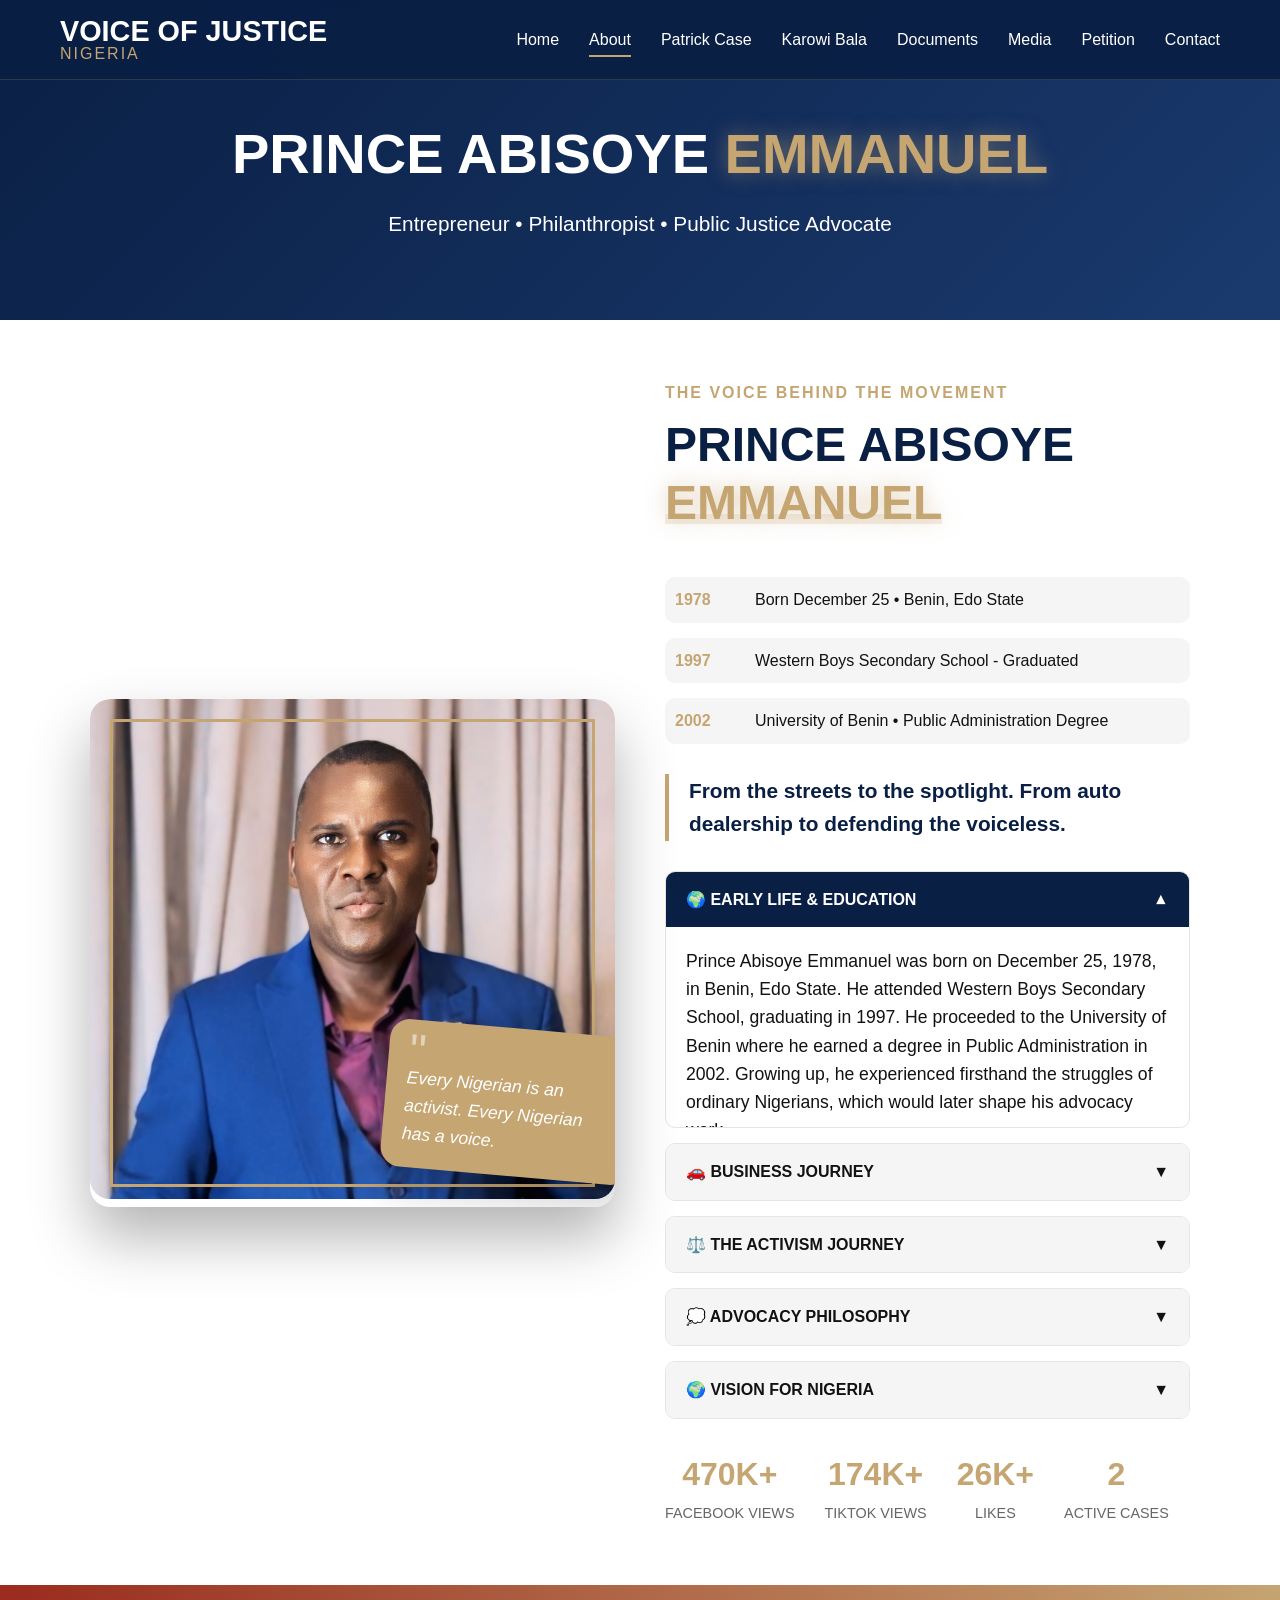
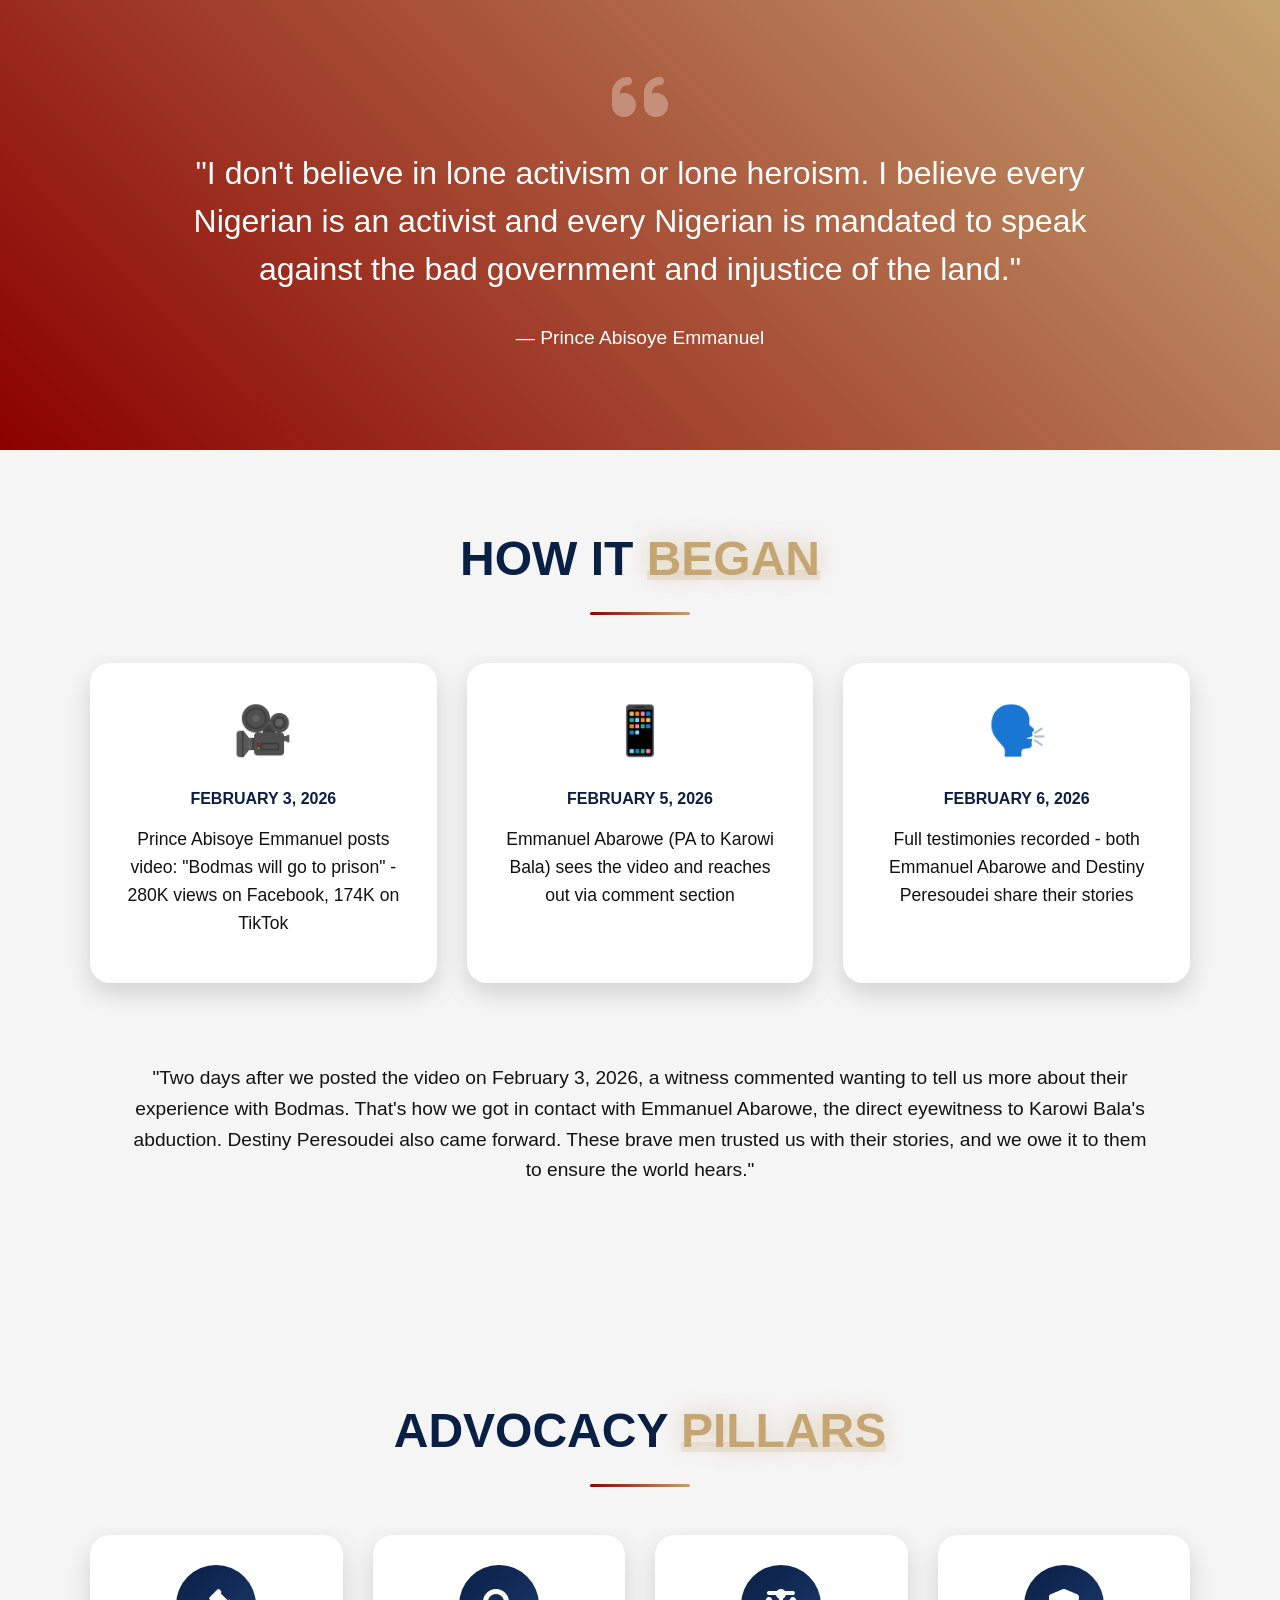
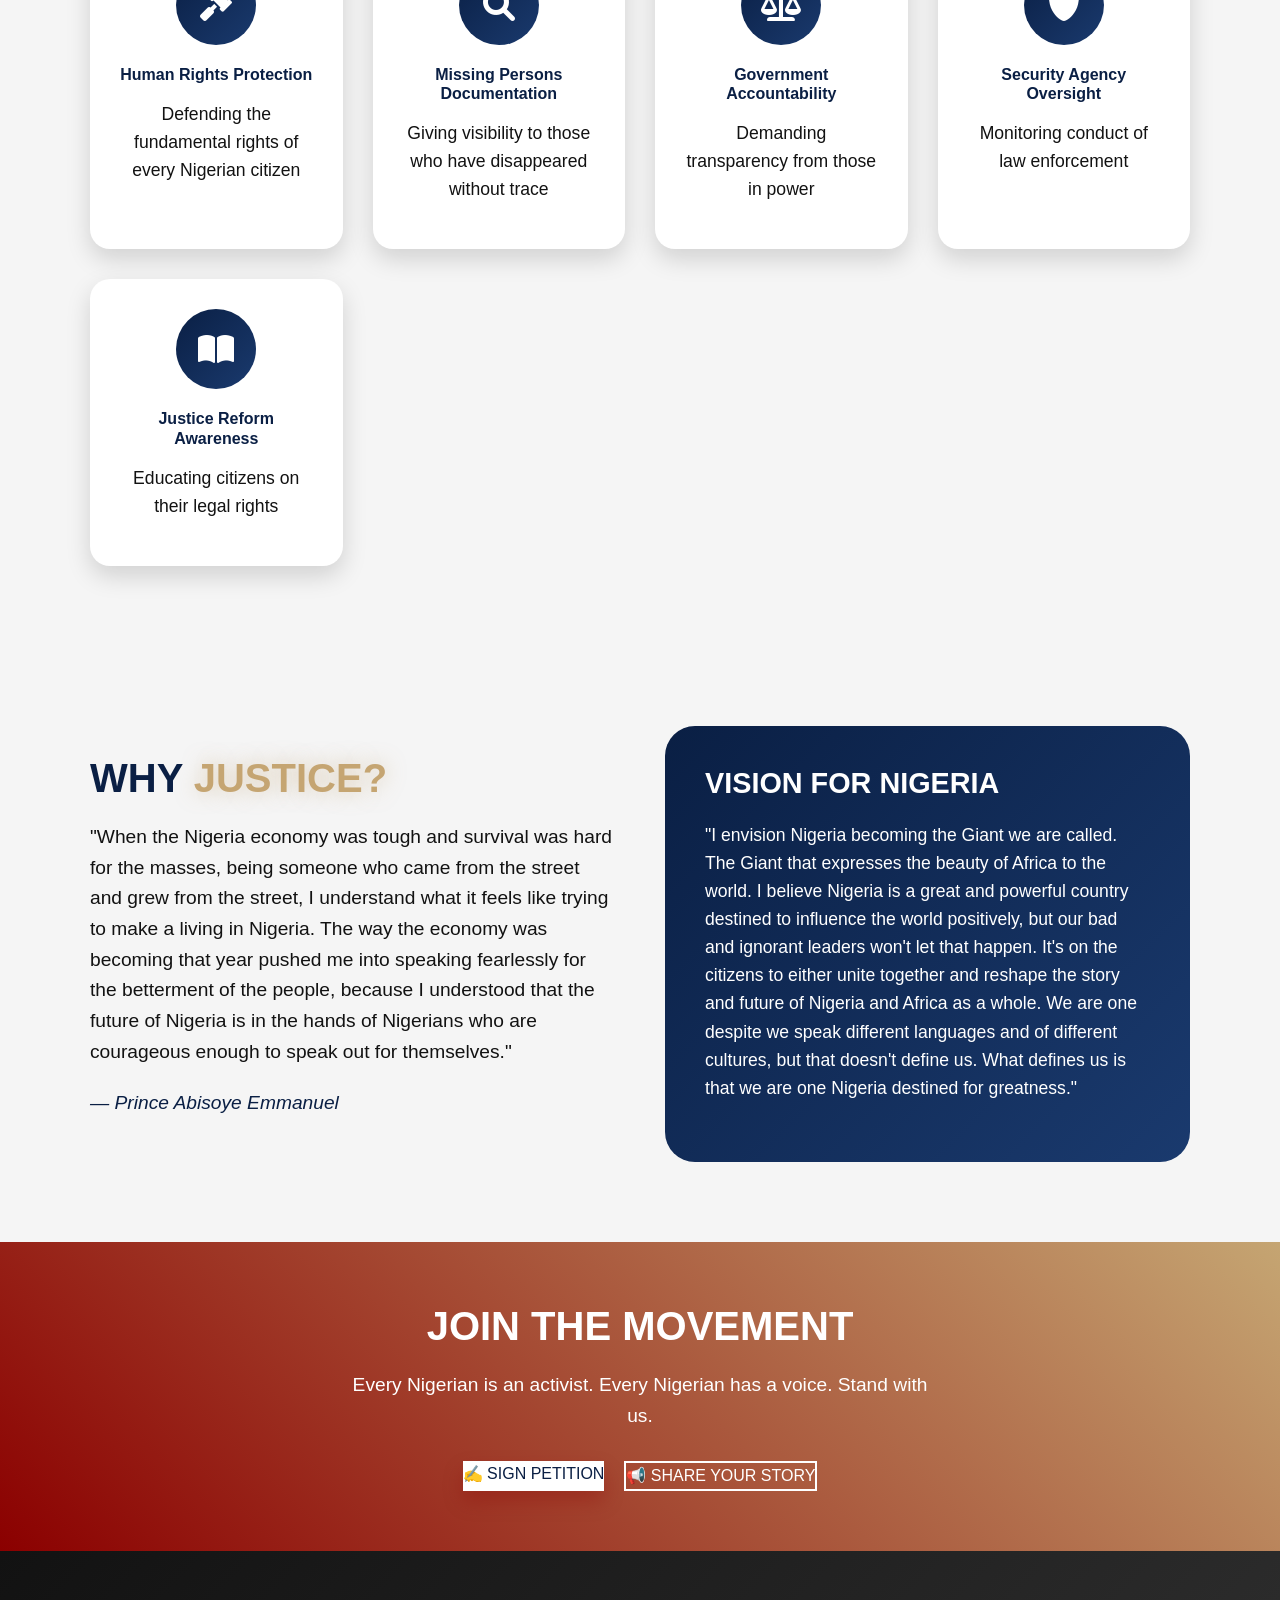
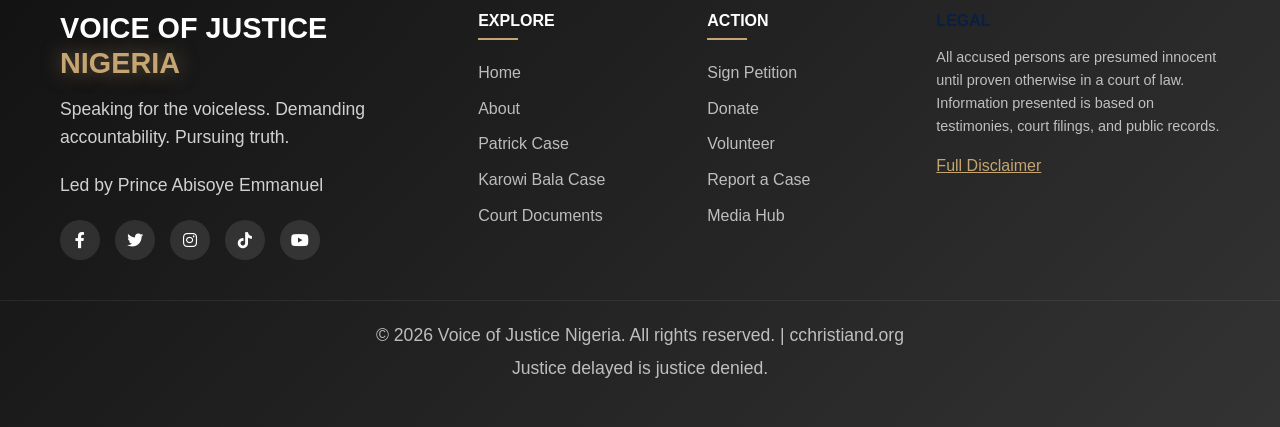
==== commit b8ded574: "Update image section with real photo Replaced placeholder image with a real photo of Prince Abisoye " ====
--- a/about.html
+++ b/about.html
@@ -51,20 +51,23 @@
         <div class="split-layout">
             <!-- LEFT SIDE - IMAGE -->
             <div class="image-side">
-                <div class="image-container parallax">
-                    <div style="width: 100%; height: 500px; background: linear-gradient(135deg, #0A1F44, #1A3A6E); display: flex; align-items: center; justify-content: center; color: white; font-size: 1.5rem; border-radius: 20px;">
-                        <div style="text-align: center;">
-                            <i class="fas fa-user-circle" style="font-size: 8rem; margin-bottom: 20px;"></i>
-                            <p>PRINCE ABISOYE EMMANUEL</p>
-                            <p style="font-size: 1rem;">📷 Photo placeholder</p>
-                        </div>
-                    </div>
-                    <div class="image-frame"></div>
-                    <div class="floating-quote">
-                        <div class="quote-icon">"</div>
-                        <p>Every Nigerian is an activist. Every Nigerian has a voice.</p>
-                    </div>
-                </div>
+               <div class="image-container parallax">
+
+                 <!-- REAL PHOTO INSERTED -->
+                 <img src="assets/images/cchristd.JPG" 
+                   alt="Prince Abisoye Emmanuel"
+                   style="width: 100%; height: 500px; object-fit: cover; border-radius: 20px;">
+
+                 <!-- FRAME OVERLAY -->
+                 <div class="image-frame"></div>
+
+                 <!-- FLOATING QUOTE -->
+                 <div class="floating-quote">
+                   <div class="quote-icon">"</div>
+                   <p>Every Nigerian is an activist. Every Nigerian has a voice.</p>
+                 </div>
+
+              </div>
             </div>
             
             <!-- RIGHT SIDE - BIO CONTENT -->
